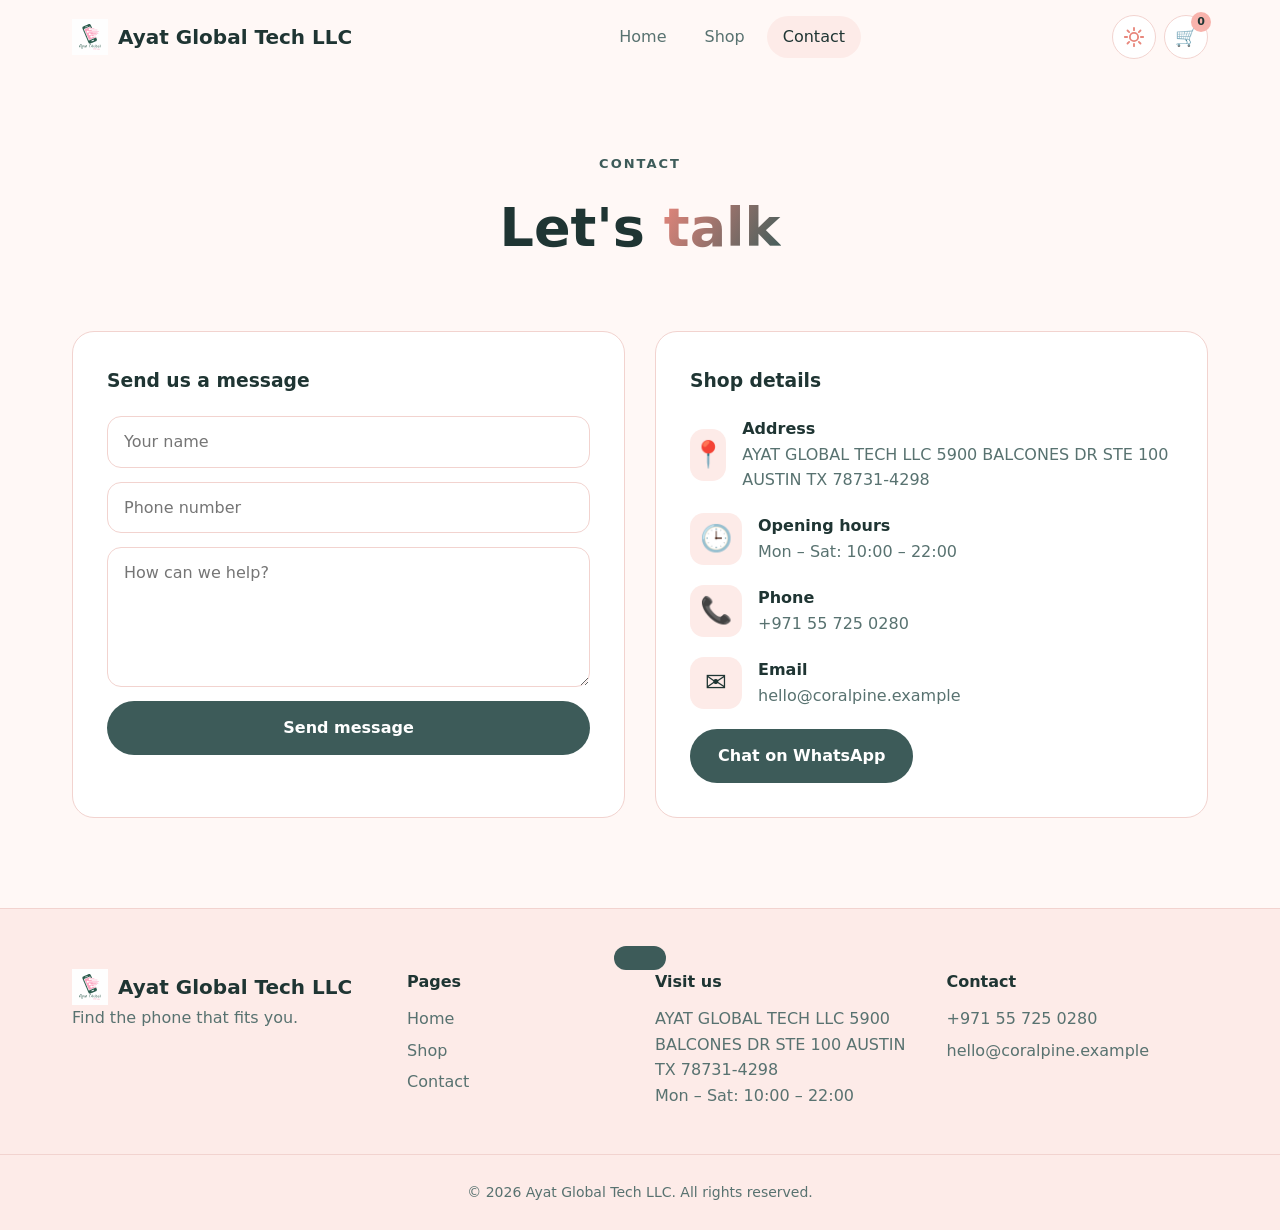
==== coralpine-mobile/contact.html @ 8eaff595 "Initial commit" ====
<!DOCTYPE html><html lang="en"><head><meta charset="UTF-8"><meta name="viewport" content="width=device-width,initial-scale=1"><link rel="icon" href="images/favicon.svg"><script src="js/theme-init.js"></script><link rel="stylesheet" href="css/style.css"><title>Contact – {shop}</title></head>
<body data-page="contact"><header id="site-header"></header>
<main><div class="page-top wrap"><span class="eyebrow">Contact</span><h1>Let's <span class="grad-text">talk</span></h1></div>
<section style="padding-top:30px"><div class="wrap contact-grid">
 <div class="panel reveal"><h3 style="margin-bottom:20px">Send us a message</h3>
  <form class="form" id="form"><input name="name" placeholder="Your name" required><input name="phone" placeholder="Phone number"><textarea name="message" placeholder="How can we help?" required></textarea><button class="btn" type="submit">Send message</button></form></div>
 <div class="panel reveal" style="--d:120ms"><h3 style="margin-bottom:20px">Shop details</h3><div id="info"></div></div>
</div></section></main>
<footer id="site-footer"></footer>
<script src="js/config.js"></script><script src="js/products.js"></script><script src="js/main.js"></script><script src="js/contact.js"></script></body></html>
---- coralpine-mobile/css/style.css ----
/* ===== 1. THEMES – change colours here =====
   Light mode = :root / [data-theme="light"],  Dark mode = [data-theme="dark"] */
:root,[data-theme="light"]{
  --bg:#fff8f6; --bg2:#fdebe8; --card:#ffffff; --line:#f2d3cf;
  --text:#1f3533; --muted:#587270;
  --a:#F8B3AC; --b:#3D5B59;                 /* your logo colours */
  --btn:#3D5B59; --btn-text:#ffffff; --btn-hover:#F8B3AC; --btn-hover-text:#1f3533;
  --grad-text:linear-gradient(120deg,#e8877c,#3D5B59);
  --shadow:0 18px 40px rgba(61,91,89,.14);
  --r:22px;
}
[data-theme="dark"]{
  --bg:#0f1c1b; --bg2:#152726; --card:#1a2f2d; --line:#3D5B59;
  --text:#fdf1ef; --muted:#a9bfbc;
  --a:#F8B3AC; --b:#8fc4be;
  --btn:#F8B3AC; --btn-text:#0f1c1b; --btn-hover:#8fc4be; --btn-hover-text:#0f1c1b;
  --grad-text:linear-gradient(120deg,#F8B3AC,#8fc4be);
  --shadow:0 18px 40px rgba(0,0,0,.35);
}
*{box-sizing:border-box;margin:0;padding:0}
html{scroll-behavior:smooth}
body{font-family:"Segoe UI",system-ui,Arial,sans-serif;background:var(--bg);color:var(--text);line-height:1.6;overflow-x:hidden}
.theme-anim,.theme-anim *{transition:background-color .5s,color .5s,border-color .5s,box-shadow .5s!important}
img{max-width:100%;display:block}a{color:inherit;text-decoration:none}button{font:inherit;cursor:pointer}
.wrap{max-width:1180px;margin:0 auto;padding:0 22px}
.grad-text{background:var(--grad-text);-webkit-background-clip:text;background-clip:text;color:transparent}
section{padding:90px 0;position:relative}
.s-head{text-align:center;max-width:620px;margin:0 auto 48px}
.s-head h2{font-size:clamp(28px,4vw,42px);line-height:1.2;margin-bottom:10px}
.s-head p,.muted{color:var(--muted)}
.eyebrow{display:inline-block;font-size:13px;letter-spacing:2px;text-transform:uppercase;font-weight:700;color:var(--b);margin-bottom:10px}
.alt{background:var(--bg2)}

/* ===== 2. Buttons ===== */
.btn{display:inline-block;background:var(--btn);color:var(--btn-text);font-weight:700;border:0;padding:14px 28px;border-radius:50px;transition:transform .25s,background .25s,color .25s,box-shadow .25s}
.btn:hover{background:var(--btn-hover);color:var(--btn-hover-text);transform:translateY(-3px);box-shadow:var(--shadow)}
.btn-ghost{background:transparent;color:var(--text);border:1.5px solid var(--line)}
.btn-ghost:hover{border-color:var(--b)}
.btn-sm{padding:8px 18px;font-size:14px}

/* ===== 3. Header + dark/light button ===== */
#site-header{position:fixed;top:0;left:0;right:0;z-index:50;transition:.3s}
#site-header.scrolled{background:color-mix(in srgb,var(--bg) 88%,transparent);backdrop-filter:blur(14px);border-bottom:1px solid var(--line)}
.nav{display:flex;align-items:center;justify-content:space-between;height:74px}
.brand{display:flex;align-items:center;gap:10px;font-weight:800;font-size:20px}
.brand img{width:36px;height:36px}
#menu{display:flex;gap:6px}
#menu a{padding:8px 16px;border-radius:30px;color:var(--muted);transition:.2s}
#menu a:hover,#menu a.active{color:var(--text);background:var(--bg2)}
.nav-actions{display:flex;gap:8px}
.icon-btn{position:relative;background:var(--card);color:var(--text);border:1px solid var(--line);width:44px;height:44px;border-radius:50%;font-size:18px;transition:.25s}
.icon-btn:hover{border-color:var(--b);transform:rotate(-8deg)}
#cart-count{position:absolute;top:-4px;right:-4px;background:var(--a);color:#1f3533;font-size:11px;font-weight:700;min-width:20px;height:20px;border-radius:10px;display:grid;place-items:center}
.burger{display:none}
.theme-toggle svg{position:absolute;inset:0;margin:auto;width:22px;height:22px;transition:transform .6s cubic-bezier(.3,1.4,.5,1),opacity .4s}
[data-theme="light"] .moon,:root:not([data-theme]) .moon{opacity:0;transform:rotate(-120deg) scale(.2)}
[data-theme="dark"] .sun{opacity:0;transform:rotate(120deg) scale(.2)}
.sun{color:#e8877c}.moon{color:var(--a)}

/* ===== 4. Hero (arch shape) ===== */
.hero{min-height:100vh;display:flex;align-items:center;padding:120px 0 70px;overflow:hidden}
.blob{position:absolute;border-radius:50%;filter:blur(90px);opacity:.4;animation:drift 12s ease-in-out infinite alternate}
.blob.one{width:380px;height:380px;background:var(--a);top:-80px;right:-100px}
.blob.two{width:340px;height:340px;background:var(--b);bottom:-100px;left:-100px;animation-delay:-5s;opacity:.25}
@keyframes drift{to{transform:translate(50px,40px) scale(1.15)}}
.hero-grid{display:grid;grid-template-columns:1.1fr .9fr;gap:40px;align-items:center;position:relative}
.hero h1{font-size:clamp(38px,6vw,66px);line-height:1.08;margin:10px 0 18px}
.hero h1 mark{background:none;color:inherit;background-image:linear-gradient(var(--a),var(--a));background-repeat:no-repeat;background-size:0 38%;background-position:0 90%;animation:underline 1s .6s forwards}
@keyframes underline{to{background-size:100% 38%}}
.lead{color:var(--muted);font-size:18px;max-width:480px;margin-bottom:30px}
.hero-btns{display:flex;gap:14px;flex-wrap:wrap}
.hero-stats{display:flex;gap:34px;margin-top:44px}
.hero-stats b{font-size:30px;display:block}.hero-stats span{color:var(--muted);font-size:14px}
.arch-stage{position:relative;display:grid;place-items:center}
.arch{width:min(360px,84%);aspect-ratio:3/4;border-radius:999px 999px 30px 30px;background:linear-gradient(180deg,var(--a),var(--b));position:relative;display:grid;place-items:center;box-shadow:var(--shadow);overflow:hidden}
.ring{position:absolute;border:1.5px dashed rgba(255,255,255,.55);border-radius:50%;animation:spin 28s linear infinite}
.ring.r1{width:78%;aspect-ratio:1}.ring.r2{width:105%;aspect-ratio:1;animation-direction:reverse;animation-duration:40s}
@keyframes spin{to{transform:rotate(360deg)}}
.phone{width:150px;height:300px;border-radius:28px;background:#1f3533;padding:6px;box-shadow:0 30px 60px rgba(0,0,0,.35);animation:float 5s ease-in-out infinite;position:relative;z-index:2}
.phone-screen{height:100%;border-radius:23px;background:linear-gradient(170deg,var(--a),#3D5B59);padding:18px 10px;color:#fff;text-align:center;position:relative;overflow:hidden}
.phone-screen::before{content:"";position:absolute;top:7px;left:50%;transform:translateX(-50%);width:44px;height:11px;border-radius:8px;background:#000}
.ps-time{margin-top:28px;font-size:34px;font-weight:300}.ps-sub{font-size:11px;opacity:.85;margin-bottom:16px}
.ps-tile{background:rgba(255,255,255,.2);border-radius:12px;padding:8px;margin-bottom:8px;font-size:11px;animation:pop 4s infinite}
.ps-tile:nth-child(4){animation-delay:1.3s}.ps-tile:nth-child(5){animation-delay:2.6s}
@keyframes float{50%{transform:translateY(-18px) rotate(2deg)}}
@keyframes pop{50%{background:rgba(255,255,255,.38)}}
.badge-spin{position:absolute;top:2%;left:2%;width:112px;height:112px;z-index:3}
.badge-spin svg{width:100%;height:100%;animation:spin 14s linear infinite}
.badge-spin text{font-size:11.5px;font-weight:800;letter-spacing:2.2px;fill:var(--text)}
.badge-spin::after{content:"★";position:absolute;inset:0;display:grid;place-items:center;font-size:26px;color:var(--b)}
.chipfloat{position:absolute;background:var(--card);border:1px solid var(--line);border-radius:16px;padding:10px 16px;font-size:14px;box-shadow:var(--shadow);animation:float2 6s ease-in-out infinite;z-index:3}
.chipfloat.c1{top:16%;right:-2%}.chipfloat.c2{bottom:12%;left:-4%;animation-delay:-3s}
@keyframes float2{50%{transform:translateY(-14px)}}

/* ===== 5. Ticker ===== */
.marquee{padding:20px 0;overflow:hidden;background:var(--btn);color:var(--btn-text)}
.marquee-track{display:flex;gap:46px;width:max-content;animation:scroll 26s linear infinite;font-weight:800;letter-spacing:1px}
.marquee-track span{white-space:nowrap}
@keyframes scroll{to{transform:translateX(-50%)}}

/* ===== 6. Categories ===== */
.cat-grid{display:grid;grid-template-columns:repeat(4,1fr);gap:20px}
.cat-tile{background:var(--card);border:1px solid var(--line);border-radius:var(--r);padding:30px 22px;text-align:center;transition:.3s}
.cat-tile:hover{transform:translateY(-8px);border-color:var(--b);box-shadow:var(--shadow)}
.cat-tile i{font-style:normal;font-size:42px;display:block;margin-bottom:10px;transition:transform .3s}
.cat-tile:hover i{transform:scale(1.2) rotate(-8deg)}

/* ===== 7. Product cards ===== */
.grid{display:grid;grid-template-columns:repeat(4,1fr);gap:22px}
.card{position:relative;background:var(--card);border:1px solid var(--line);border-radius:var(--r);padding:20px;transition:.3s}
.card:hover{transform:translateY(-8px);border-color:var(--b);box-shadow:var(--shadow)}
.card-art{background:var(--bg2);border-radius:16px;padding:14px;margin-bottom:14px}
.card-art svg{width:100%;height:170px;transition:transform .4s}
.card:hover .card-art svg{transform:scale(1.1) rotate(4deg)}
.card-brand{color:var(--b);font-size:12px;letter-spacing:1.5px;text-transform:uppercase;font-weight:700}
.card h3{font-size:18px}.card-specs{color:var(--muted);font-size:13px;min-height:40px}
.card-foot{display:flex;justify-content:space-between;align-items:center;margin-top:10px}
.price{font-size:22px;font-weight:800}.price s{color:var(--muted);font-size:14px;font-weight:400;margin-left:8px}
.badge{position:absolute;top:14px;left:14px;z-index:2;background:var(--a);color:#1f3533;font-size:12px;font-weight:700;padding:3px 12px;border-radius:20px}

/* ===== 8. Phone finder ===== */
.finder{background:var(--card);border:1px solid var(--line);border-radius:30px;padding:40px;box-shadow:var(--shadow)}
.finder-ctrl{display:flex;gap:24px;flex-wrap:wrap;align-items:end;margin-bottom:30px}
.finder-ctrl label{display:block;font-size:14px;color:var(--muted);margin-bottom:6px}
.finder-ctrl select{background:var(--bg2);color:var(--text);border:1px solid var(--line);border-radius:14px;padding:12px 16px;font:inherit}
.slider-box{flex:1;min-width:240px}
.slider-box output{font-size:28px;font-weight:800;color:var(--b)}
input[type=range]{width:100%;accent-color:var(--b);height:6px}
#finder-out{display:grid;grid-template-columns:repeat(3,1fr);gap:20px}

/* ===== 9. Bento "why us" ===== */
.bento{display:grid;grid-template-columns:repeat(4,1fr);grid-auto-rows:minmax(170px,auto);gap:18px}
.bx{background:var(--card);border:1px solid var(--line);border-radius:var(--r);padding:28px;transition:.3s}
.bx:hover{transform:translateY(-6px);box-shadow:var(--shadow)}
.bx span{font-size:34px;display:block;margin-bottom:8px}
.bx.big{grid-column:span 2;grid-row:span 2;background:linear-gradient(160deg,var(--a),var(--b));color:#10201f;border:0}
.bx.big p{color:#10201f;opacity:.85}.bx.wide{grid-column:span 2}
.bx.big h3{font-size:30px;margin-bottom:8px}

/* ===== 10. Steps, stats, FAQ, reviews, CTA ===== */
.steps{display:grid;grid-template-columns:repeat(3,1fr);gap:24px;counter-reset:s}
.step{background:var(--card);border:1px solid var(--line);border-radius:var(--r);padding:32px;position:relative}
.step::before{counter-increment:s;content:counter(s);display:grid;place-items:center;width:46px;height:46px;border-radius:50%;background:var(--btn);color:var(--btn-text);font-weight:800;margin-bottom:14px}
.stats-grid{display:grid;grid-template-columns:repeat(4,1fr);text-align:center;gap:20px}
.stats-grid b{font-size:46px;display:block}
.faq{max-width:760px;margin:0 auto}
.faq details{background:var(--card);border:1px solid var(--line);border-radius:16px;padding:18px 24px;margin-bottom:12px;transition:.3s}
.faq details[open]{border-color:var(--b)}
.faq summary{cursor:pointer;font-weight:700;list-style:none;display:flex;justify-content:space-between}
.faq summary::after{content:"+";font-size:22px;color:var(--b);transition:transform .3s}
.faq details[open] summary::after{transform:rotate(45deg)}
.faq p{color:var(--muted);margin-top:10px}
.rev-grid{display:grid;grid-template-columns:repeat(3,1fr);gap:22px}
.rev{background:var(--card);border:1px solid var(--line);border-radius:var(--r);padding:28px}
.rev .stars{color:#e8a13c;margin-bottom:8px}.rev small{color:var(--muted)}
.cta{background:var(--b);color:#fff;border-radius:34px;padding:64px 30px;text-align:center;position:relative;overflow:hidden}
[data-theme="dark"] .cta{background:var(--card);border:1px solid var(--line)}
.cta::before{content:"";position:absolute;width:300px;height:300px;border-radius:50%;background:var(--a);opacity:.35;top:-120px;right:-80px;animation:drift 9s ease-in-out infinite alternate}
.cta h2,.cta p,.cta a{position:relative}
.cta h2{font-size:clamp(26px,4vw,40px);margin-bottom:10px}
.cta .btn{background:var(--a);color:#1f3533;margin-top:20px}

/* ===== 11. Shop & contact pages ===== */
.page-top{padding:150px 0 30px;text-align:center}
.page-top h1{font-size:clamp(34px,5vw,54px)}
.tools{display:flex;gap:14px;flex-wrap:wrap;justify-content:space-between;align-items:center;margin-bottom:30px}
.chips{display:flex;gap:8px;flex-wrap:wrap}
.chip{background:var(--card);color:var(--muted);border:1px solid var(--line);padding:9px 20px;border-radius:30px;transition:.2s}
.chip.active,.chip:hover{background:var(--btn);color:var(--btn-text);border-color:transparent;font-weight:700}
.tools input,.tools select,.form input,.form textarea{background:var(--card);color:var(--text);border:1px solid var(--line);border-radius:14px;padding:12px 16px;font:inherit;outline:0}
.tools input:focus,.form input:focus,.form textarea:focus{border-color:var(--b)}
.empty{text-align:center;color:var(--muted);padding:30px;grid-column:1/-1}
.contact-grid{display:grid;grid-template-columns:1fr 1fr;gap:30px}
.panel{background:var(--card);border:1px solid var(--line);border-radius:var(--r);padding:34px}
.form{display:grid;gap:14px}.form textarea{min-height:140px;resize:vertical}
.info-card{display:flex;gap:16px;align-items:center;margin-bottom:20px}
.info-card span{font-size:26px;background:var(--bg2);width:52px;height:52px;border-radius:14px;display:grid;place-items:center}
.info-card p{color:var(--muted)}

/* ===== 12. Cart drawer & toast ===== */
.overlay{position:fixed;inset:0;background:rgba(0,0,0,.55);opacity:0;pointer-events:none;transition:.3s;z-index:90}
.overlay.open{opacity:1;pointer-events:auto}
.drawer{position:fixed;top:0;right:0;height:100%;width:min(400px,100%);background:var(--bg);border-left:1px solid var(--line);z-index:100;transform:translateX(100%);transition:transform .4s cubic-bezier(.2,.8,.2,1);display:flex;flex-direction:column}
.drawer.open{transform:none}
.d-head{display:flex;justify-content:space-between;align-items:center;padding:20px;border-bottom:1px solid var(--line)}
.d-body{flex:1;overflow:auto;padding:20px}
.c-row{display:flex;gap:14px;margin-bottom:18px}
.c-art{width:70px;height:70px;background:var(--bg2);border-radius:14px;padding:6px;flex:none}
.c-row small{display:block;color:var(--muted)}
.qty{display:flex;align-items:center;gap:10px;margin-top:4px}
.qty button{width:28px;height:28px;border-radius:50%;border:1px solid var(--line);background:var(--card);color:var(--text)}
.d-foot{padding:20px;border-top:1px solid var(--line)}
.d-total{display:flex;justify-content:space-between;font-size:20px;margin-bottom:14px}
.d-foot .btn{display:block;text-align:center}
#toast{position:fixed;bottom:30px;left:50%;transform:translate(-50%,100px);background:var(--btn);color:var(--btn-text);font-weight:700;padding:12px 26px;border-radius:30px;transition:.4s;z-index:120}
#toast.show{transform:translate(-50%,0)}

/* ===== 13. Footer ===== */
footer{background:var(--bg2);border-top:1px solid var(--line);padding-top:60px}
.foot-grid{display:grid;grid-template-columns:1.4fr 1fr 1.2fr 1.2fr;gap:30px}
footer h4{margin-bottom:12px}footer a:not(.brand),footer p{display:block;color:var(--muted);margin-bottom:6px}
footer a:not(.brand):hover{color:var(--b)}
.copy{text-align:center;color:var(--muted);font-size:14px;padding:26px;margin-top:40px;border-top:1px solid var(--line)}

/* ===== 14. Scroll-reveal animation ===== */
.reveal{opacity:0;transform:translateY(40px);transition:opacity .7s var(--d,0ms),transform .7s var(--d,0ms)}
.reveal.in{opacity:1;transform:none}
@media (prefers-reduced-motion:reduce){*{animation:none!important;transition:none!important}.reveal{opacity:1;transform:none}.hero h1 mark{background-size:100% 38%}}

/* ===== 15. Responsive ===== */
@media(max-width:980px){.grid,.cat-grid,.bento{grid-template-columns:repeat(2,1fr)}.bx.big,.bx.wide{grid-column:span 2}.steps,.rev-grid,#finder-out{grid-template-columns:1fr}.stats-grid{grid-template-columns:repeat(2,1fr)}.foot-grid{grid-template-columns:1fr 1fr}}
@media(max-width:760px){
  .burger{display:block}
  #menu{position:absolute;top:74px;left:0;right:0;flex-direction:column;background:var(--bg2);padding:14px 22px;display:none;border-bottom:1px solid var(--line)}
  #menu.open{display:flex}
  .hero-grid,.contact-grid{grid-template-columns:1fr}
  .arch-stage{order:-1}.arch{width:min(280px,80%)}
  section{padding:64px 0}.finder{padding:24px}
}
@media(max-width:480px){.grid,.bento{grid-template-columns:1fr}.bx.big,.bx.wide{grid-column:auto}.foot-grid{grid-template-columns:1fr}.hero-stats{gap:20px}}
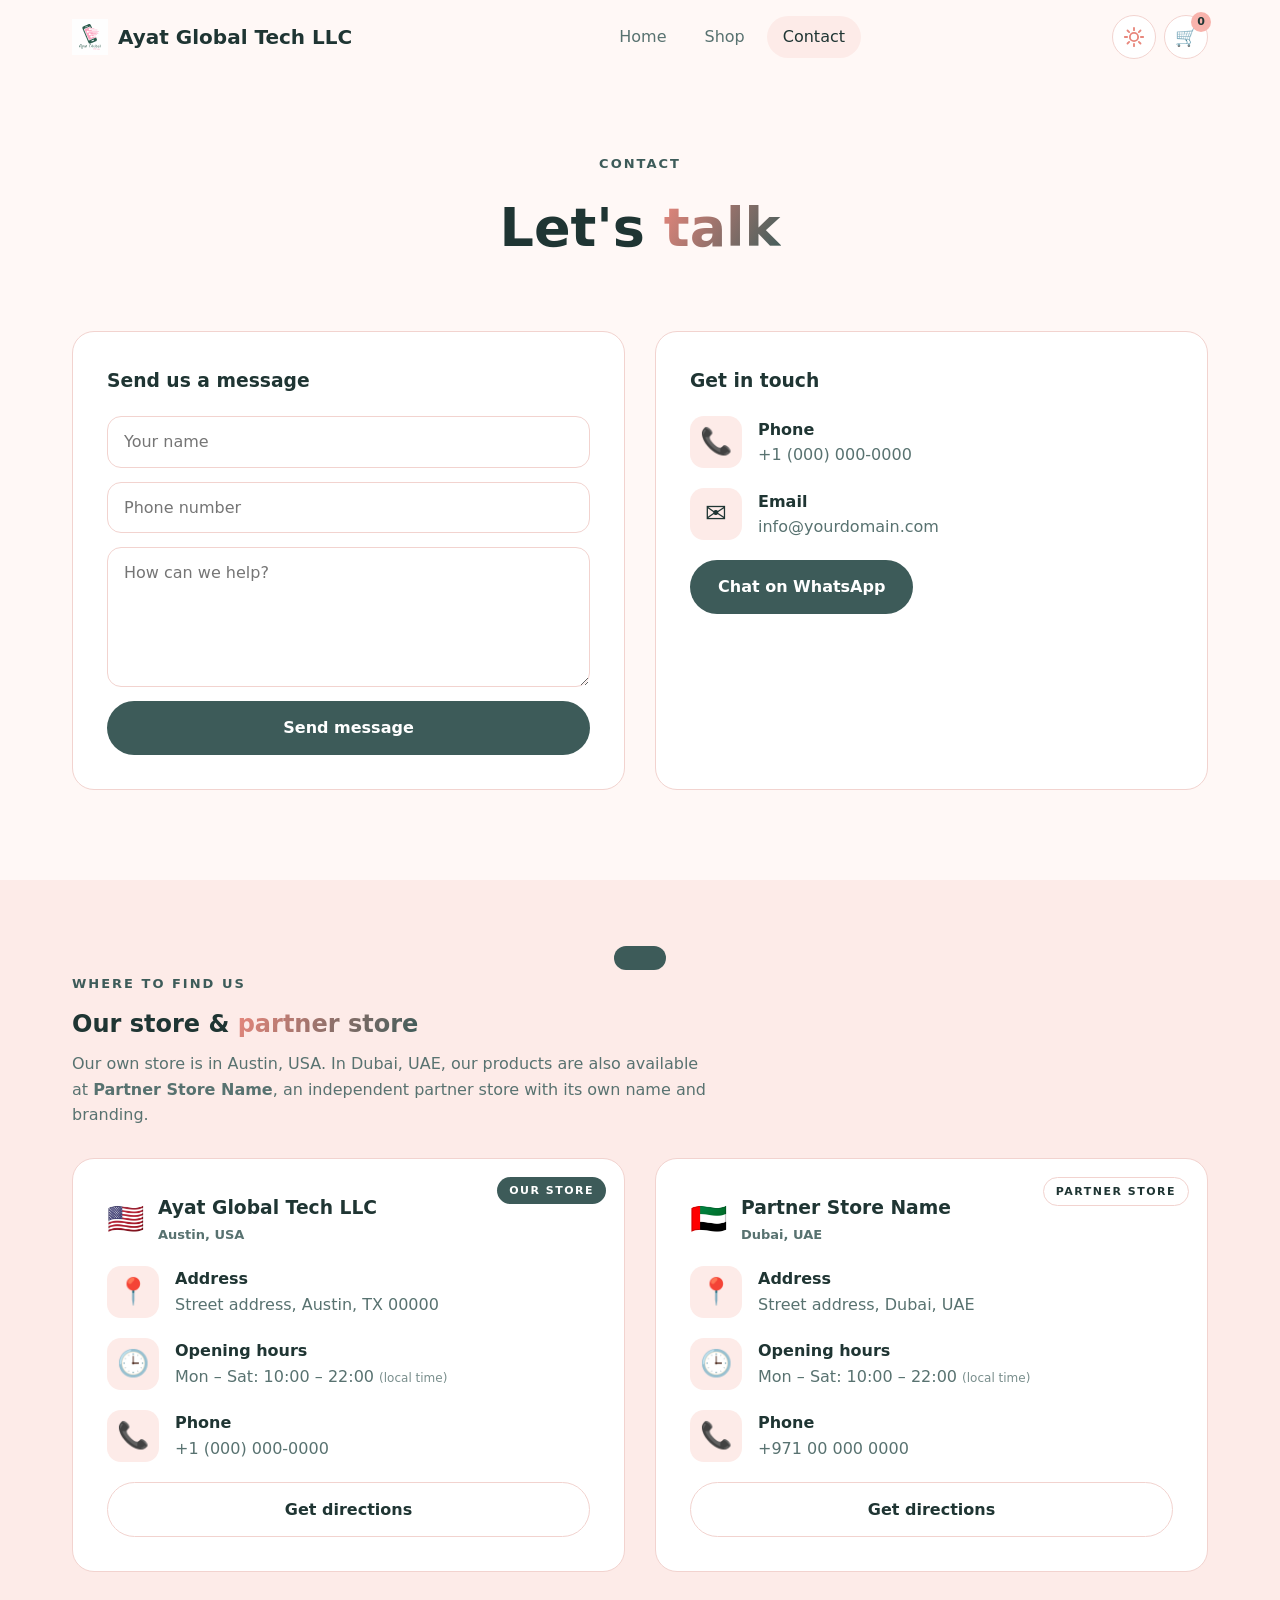
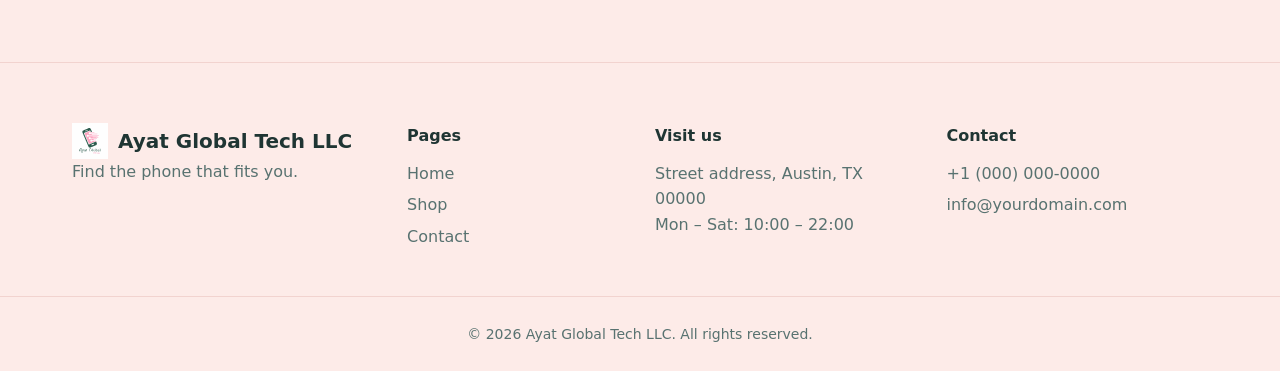
==== commit a0b9a470: "Enhance contact page with store details and partner information; update styles for better layout" ====
--- a/coralpine-mobile/contact.html
+++ b/coralpine-mobile/contact.html
@@ -4,7 +4,11 @@
 <section style="padding-top:30px"><div class="wrap contact-grid">
  <div class="panel reveal"><h3 style="margin-bottom:20px">Send us a message</h3>
   <form class="form" id="form"><input name="name" placeholder="Your name" required><input name="phone" placeholder="Phone number"><textarea name="message" placeholder="How can we help?" required></textarea><button class="btn" type="submit">Send message</button></form></div>
- <div class="panel reveal" style="--d:120ms"><h3 style="margin-bottom:20px">Shop details</h3><div id="info"></div></div>
+ <div class="panel reveal" style="--d:120ms"><h3 style="margin-bottom:20px">Get in touch</h3><div id="info"></div></div>
+</div></section>
+<section id="stores" class="alt"><div class="wrap">
+ <div class="reveal" style="margin-bottom:30px"><span class="eyebrow">Where to find us</span><h2>Our store &amp; <span class="grad-text">partner store</span></h2><p class="stores-sub" id="stores-note"></p></div>
+ <div class="stores-grid" id="store-list"></div>
 </div></section></main>
 <footer id="site-footer"></footer>
 <script src="js/config.js"></script><script src="js/products.js"></script><script src="js/main.js"></script><script src="js/contact.js"></script></body></html>
--- a/coralpine-mobile/css/style.css
+++ b/coralpine-mobile/css/style.css
@@ -110,11 +110,16 @@
 .card{position:relative;background:var(--card);border:1px solid var(--line);border-radius:var(--r);padding:20px;transition:.3s}
 .card:hover{transform:translateY(-8px);border-color:var(--b);box-shadow:var(--shadow)}
 .card-art{background:var(--bg2);border-radius:16px;padding:14px;margin-bottom:14px}
-.card-art svg{width:100%;height:170px;transition:transform .4s}
+.card-art svg,.card-art img{display:block;width:100%;height:170px;object-fit:contain;transition:transform .4s}
 .card:hover .card-art svg{transform:scale(1.1) rotate(4deg)}
+.card:hover .card-art img{transform:scale(1.06)}
+/* .jpg photos have a white background: blend it into the tile (light) or use a white tile (dark) */
+[data-theme="light"] img[src$=".jpg"]{mix-blend-mode:multiply}
+[data-theme="dark"] .card-art:has(img[src$=".jpg"]),[data-theme="dark"] .c-art:has(img[src$=".jpg"]){background:#fff}
 .card-brand{color:var(--b);font-size:12px;letter-spacing:1.5px;text-transform:uppercase;font-weight:700}
 .card h3{font-size:18px}.card-specs{color:var(--muted);font-size:13px;min-height:40px}
 .card-foot{display:flex;justify-content:space-between;align-items:center;margin-top:10px}
+.card-view{display:block;text-align:center;margin-top:12px}
 .price{font-size:22px;font-weight:800}.price s{color:var(--muted);font-size:14px;font-weight:400;margin-left:8px}
 .badge{position:absolute;top:14px;left:14px;z-index:2;background:var(--a);color:#1f3533;font-size:12px;font-weight:700;padding:3px 12px;border-radius:20px}
 
@@ -176,6 +181,20 @@
 .info-card{display:flex;gap:16px;align-items:center;margin-bottom:20px}
 .info-card span{font-size:26px;background:var(--bg2);width:52px;height:52px;border-radius:14px;display:grid;place-items:center}
 .info-card p{color:var(--muted)}
+.info-card p a{color:inherit}.info-card small{font-size:12px;opacity:.8}
+.stores-sub{color:var(--muted);margin-top:8px}
+.stores-grid{display:grid;grid-template-columns:1fr 1fr;gap:30px}
+.stores-sub{max-width:640px}
+.store-card{position:relative}
+.store-tag{position:absolute;top:18px;right:18px;font-size:11px;letter-spacing:1.5px;text-transform:uppercase;font-weight:700;padding:5px 12px;border-radius:30px;background:var(--btn);color:var(--btn-text)}
+.store-card.is-partner .store-tag{background:transparent;color:var(--text);border:1.5px solid var(--line)}
+.store-card h3{display:flex;align-items:center;gap:14px;margin-bottom:20px;padding-right:110px}
+.store-card h3 small{display:block;font-size:13px;font-weight:600;color:var(--muted);margin-top:2px}
+.store-flag{font-size:30px;line-height:1}
+.store-logo{width:52px;height:52px;object-fit:contain;border-radius:12px;background:#fff;padding:4px}
+.store-btns{display:flex;gap:12px;flex-wrap:wrap}.store-btns .btn{flex:1;text-align:center}
+#stores{scroll-margin-top:90px}
+@media(max-width:760px){.stores-grid{grid-template-columns:1fr}}
 
 /* ===== 12. Cart drawer & toast ===== */
 .overlay{position:fixed;inset:0;background:rgba(0,0,0,.55);opacity:0;pointer-events:none;transition:.3s;z-index:90}
@@ -186,12 +205,35 @@
 .d-body{flex:1;overflow:auto;padding:20px}
 .c-row{display:flex;gap:14px;margin-bottom:18px}
 .c-art{width:70px;height:70px;background:var(--bg2);border-radius:14px;padding:6px;flex:none}
+.c-art img{display:block;width:100%;height:100%;object-fit:contain}
 .c-row small{display:block;color:var(--muted)}
 .qty{display:flex;align-items:center;gap:10px;margin-top:4px}
 .qty button{width:28px;height:28px;border-radius:50%;border:1px solid var(--line);background:var(--card);color:var(--text)}
 .d-foot{padding:20px;border-top:1px solid var(--line)}
 .d-total{display:flex;justify-content:space-between;font-size:20px;margin-bottom:14px}
-.d-foot .btn{display:block;text-align:center}
+/* Product page */
+.card-art{display:block}.card h3 a:hover{color:var(--b)}
+.pd-top{padding-top:110px}.pd-back{color:var(--muted);font-size:14px}.pd-back:hover{color:var(--b)}
+.pd{display:grid;grid-template-columns:1fr 1fr;gap:50px;align-items:start}
+.pd-art{position:relative;background:var(--bg2);border-radius:30px;padding:40px;position:sticky;top:100px}
+.pd-art img,.pd-art svg{width:100%;height:440px;object-fit:contain}
+[data-theme="dark"] .pd-art:has(img[src$=".jpg"]){background:#fff}
+.pd-info h1{font-size:clamp(30px,4vw,44px);line-height:1.15;margin:6px 0}
+.pd-cond{display:inline-block;background:var(--bg2);border:1px solid var(--line);border-radius:20px;padding:3px 14px;font-size:13px;font-weight:600}
+.pd-price{font-size:34px;margin:16px 0 6px}
+.pd-colors{font-size:14px}
+.pd-desc{margin:18px 0 24px}
+.pd-actions{display:flex;gap:12px;flex-wrap:wrap}
+.pd-h{margin:36px 0 12px}
+.pd-table{width:100%;border-collapse:collapse;background:var(--card);border:1px solid var(--line);border-radius:16px;overflow:hidden}
+.pd-table th,.pd-table td{text-align:left;padding:12px 18px;border-bottom:1px solid var(--line);vertical-align:top}
+.pd-table tr:last-child th,.pd-table tr:last-child td{border-bottom:0}
+.pd-table th{width:36%;color:var(--muted);font-weight:600}
+@media(max-width:860px){.pd{grid-template-columns:1fr;gap:28px}.pd-art{position:relative;top:0;padding:24px}.pd-art img,.pd-art svg{height:300px}}
+.d-foot .btn{display:block;text-align:center;width:100%}
+.d-loc{margin-bottom:14px}.d-loc span{display:block;font-size:14px;color:var(--muted);margin-bottom:8px}
+.d-loc div{display:flex;gap:8px}.d-loc .chip{flex:1}
+.btn-off,.btn-off:hover{opacity:.5;transform:none;box-shadow:none;cursor:not-allowed}
 #toast{position:fixed;bottom:30px;left:50%;transform:translate(-50%,100px);background:var(--btn);color:var(--btn-text);font-weight:700;padding:12px 26px;border-radius:30px;transition:.4s;z-index:120}
 #toast.show{transform:translate(-50%,0)}
 
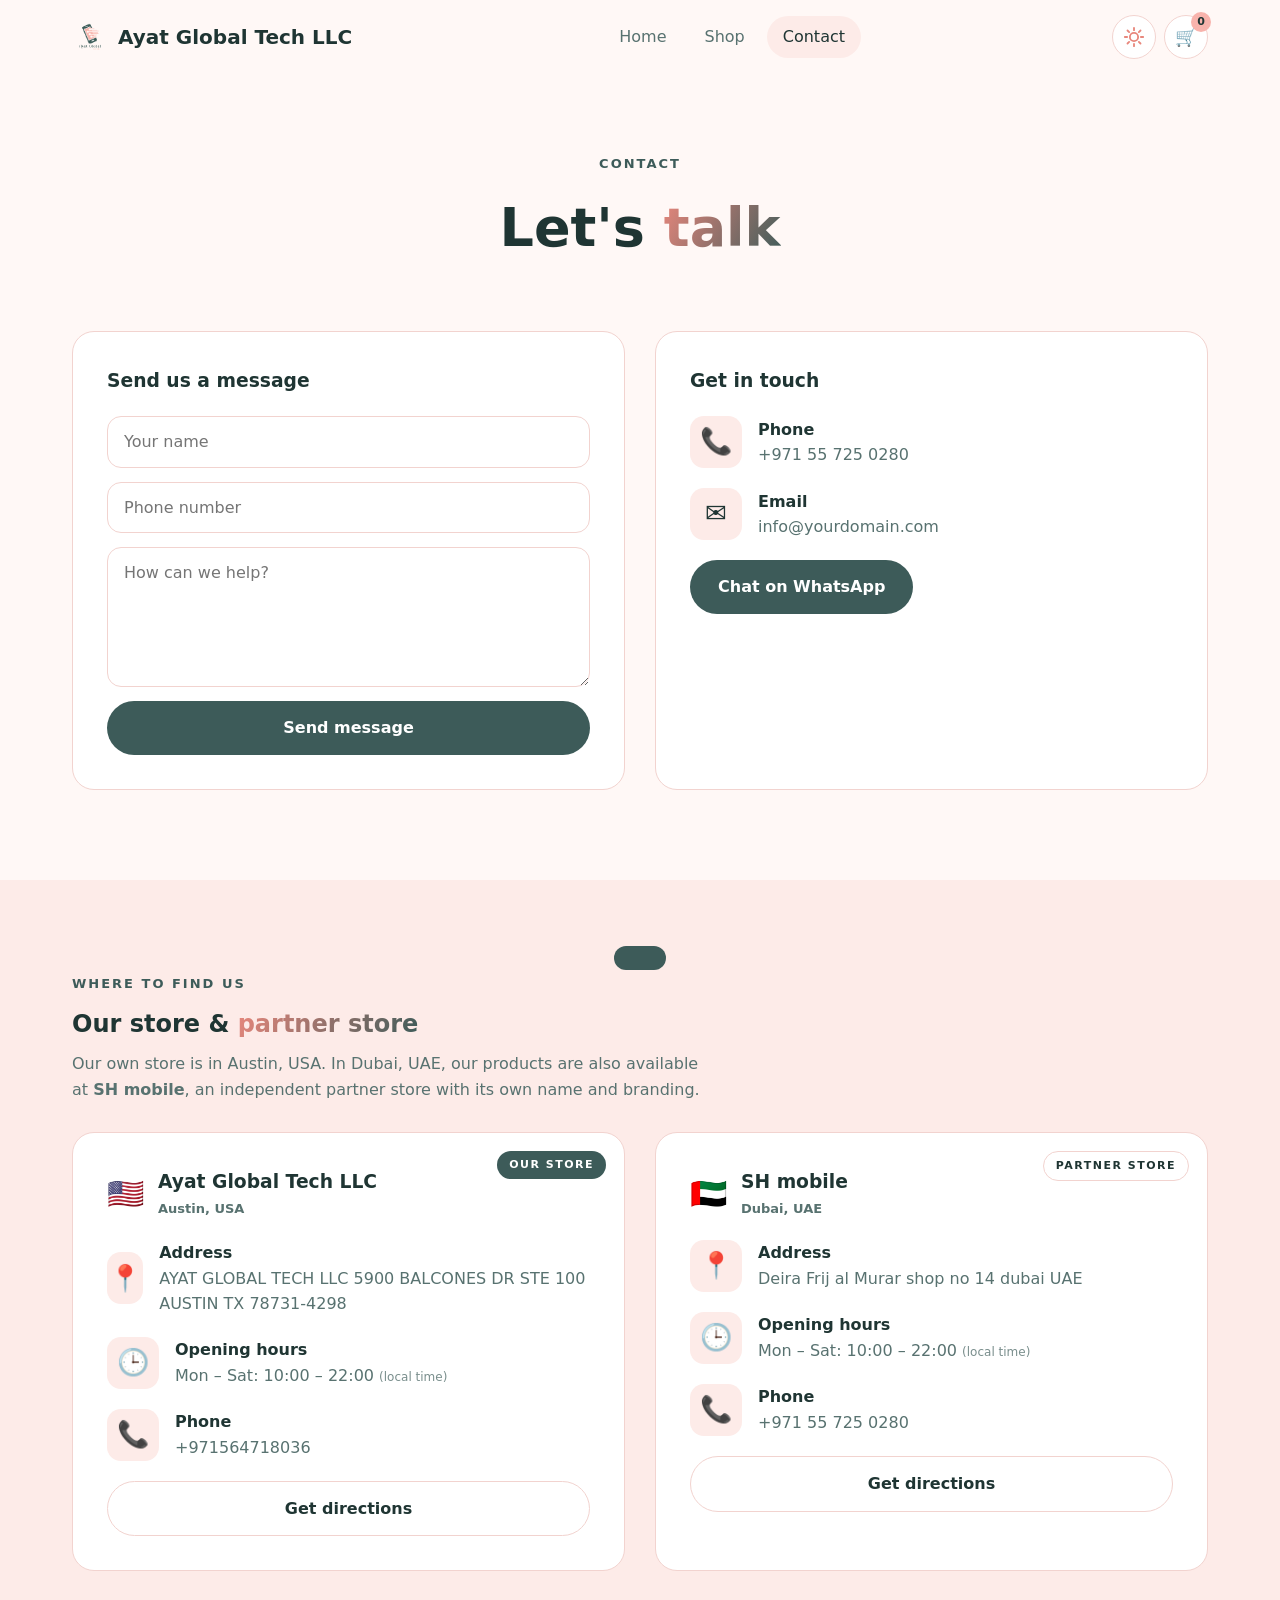
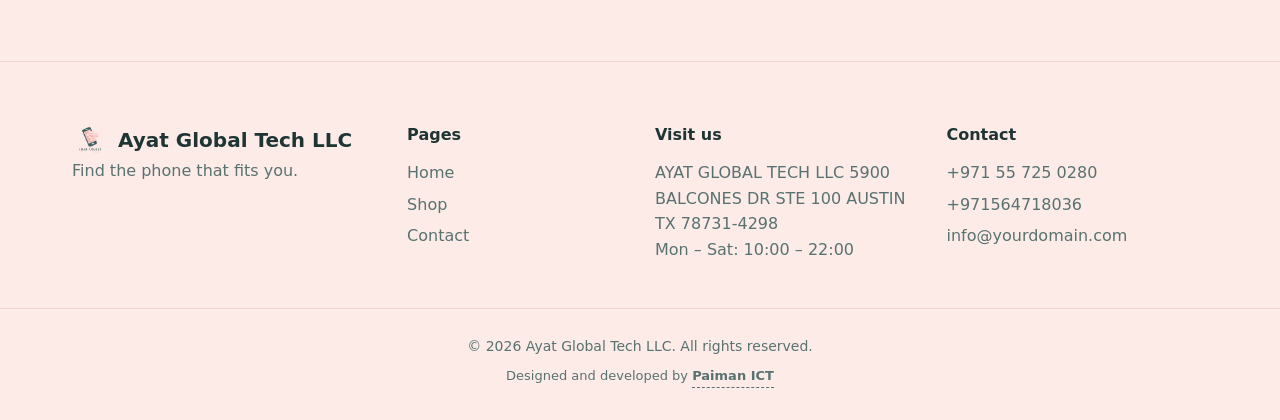
==== commit c5f2f0fb: "Update logo and mobile site scripts" ====
--- a/coralpine-mobile/contact.html
+++ b/coralpine-mobile/contact.html
@@ -1,14 +1,59 @@
-<!DOCTYPE html><html lang="en"><head><meta charset="UTF-8"><meta name="viewport" content="width=device-width,initial-scale=1"><link rel="icon" href="images/favicon.svg"><script src="js/theme-init.js"></script><link rel="stylesheet" href="css/style.css"><title>Contact – {shop}</title></head>
-<body data-page="contact"><header id="site-header"></header>
-<main><div class="page-top wrap"><span class="eyebrow">Contact</span><h1>Let's <span class="grad-text">talk</span></h1></div>
-<section style="padding-top:30px"><div class="wrap contact-grid">
- <div class="panel reveal"><h3 style="margin-bottom:20px">Send us a message</h3>
-  <form class="form" id="form"><input name="name" placeholder="Your name" required><input name="phone" placeholder="Phone number"><textarea name="message" placeholder="How can we help?" required></textarea><button class="btn" type="submit">Send message</button></form></div>
- <div class="panel reveal" style="--d:120ms"><h3 style="margin-bottom:20px">Get in touch</h3><div id="info"></div></div>
-</div></section>
-<section id="stores" class="alt"><div class="wrap">
- <div class="reveal" style="margin-bottom:30px"><span class="eyebrow">Where to find us</span><h2>Our store &amp; <span class="grad-text">partner store</span></h2><p class="stores-sub" id="stores-note"></p></div>
- <div class="stores-grid" id="store-list"></div>
-</div></section></main>
-<footer id="site-footer"></footer>
-<script src="js/config.js"></script><script src="js/products.js"></script><script src="js/main.js"></script><script src="js/contact.js"></script></body></html>
+<!doctype html>
+<html lang="en">
+  <head>
+    <meta charset="UTF-8" />
+    <meta name="viewport" content="width=device-width,initial-scale=1" />
+    <link rel="icon" href="images/favicon.svg" />
+    <script src="js/theme-init.js"></script>
+    <link rel="stylesheet" href="css/style.css" />
+    <title>Contact – {shop}</title>
+  </head>
+  <body data-page="contact">
+    <header id="site-header"></header>
+    <main>
+      <div class="page-top wrap">
+        <span class="eyebrow">Contact</span>
+        <h1>Let's <span class="grad-text">talk</span></h1>
+      </div>
+      <section style="padding-top: 30px">
+        <div class="wrap contact-grid">
+          <div class="panel reveal">
+            <h3 style="margin-bottom: 20px">Send us a message</h3>
+            <form class="form" id="form">
+              <input name="name" placeholder="Your name" required /><input
+                name="phone"
+                placeholder="Phone number"
+              /><textarea
+                name="message"
+                placeholder="How can we help?"
+                required
+              ></textarea
+              ><button class="btn" type="submit">Send message</button>
+            </form>
+          </div>
+          <div class="panel reveal" style="--d: 120ms">
+            <h3 style="margin-bottom: 20px">Get in touch</h3>
+            <div id="info"></div>
+          </div>
+        </div>
+      </section>
+      <section id="stores" class="alt">
+        <div class="wrap">
+          <div class="reveal" style="margin-bottom: 30px">
+            <span class="eyebrow">Where to find us</span>
+            <h2>
+              Our store &amp; <span class="grad-text">partner store</span>
+            </h2>
+            <p class="stores-sub" id="stores-note"></p>
+          </div>
+          <div class="stores-grid" id="store-list"></div>
+        </div>
+      </section>
+    </main>
+    <footer id="site-footer"></footer>
+    <script src="js/config.js"></script>
+    <script src="js/products.js"></script>
+    <script src="js/main.js"></script>
+    <script src="js/contact.js"></script>
+  </body>
+</html>
--- a/coralpine-mobile/css/style.css
+++ b/coralpine-mobile/css/style.css
@@ -1,262 +1,1534 @@
 /* ===== 1. THEMES – change colours here =====
    Light mode = :root / [data-theme="light"],  Dark mode = [data-theme="dark"] */
-:root,[data-theme="light"]{
-  --bg:#fff8f6; --bg2:#fdebe8; --card:#ffffff; --line:#f2d3cf;
-  --text:#1f3533; --muted:#587270;
-  --a:#F8B3AC; --b:#3D5B59;                 /* your logo colours */
-  --btn:#3D5B59; --btn-text:#ffffff; --btn-hover:#F8B3AC; --btn-hover-text:#1f3533;
-  --grad-text:linear-gradient(120deg,#e8877c,#3D5B59);
-  --shadow:0 18px 40px rgba(61,91,89,.14);
-  --r:22px;
-}
-[data-theme="dark"]{
-  --bg:#0f1c1b; --bg2:#152726; --card:#1a2f2d; --line:#3D5B59;
-  --text:#fdf1ef; --muted:#a9bfbc;
-  --a:#F8B3AC; --b:#8fc4be;
-  --btn:#F8B3AC; --btn-text:#0f1c1b; --btn-hover:#8fc4be; --btn-hover-text:#0f1c1b;
-  --grad-text:linear-gradient(120deg,#F8B3AC,#8fc4be);
-  --shadow:0 18px 40px rgba(0,0,0,.35);
-}
-*{box-sizing:border-box;margin:0;padding:0}
-html{scroll-behavior:smooth}
-body{font-family:"Segoe UI",system-ui,Arial,sans-serif;background:var(--bg);color:var(--text);line-height:1.6;overflow-x:hidden}
-.theme-anim,.theme-anim *{transition:background-color .5s,color .5s,border-color .5s,box-shadow .5s!important}
-img{max-width:100%;display:block}a{color:inherit;text-decoration:none}button{font:inherit;cursor:pointer}
-.wrap{max-width:1180px;margin:0 auto;padding:0 22px}
-.grad-text{background:var(--grad-text);-webkit-background-clip:text;background-clip:text;color:transparent}
-section{padding:90px 0;position:relative}
-.s-head{text-align:center;max-width:620px;margin:0 auto 48px}
-.s-head h2{font-size:clamp(28px,4vw,42px);line-height:1.2;margin-bottom:10px}
-.s-head p,.muted{color:var(--muted)}
-.eyebrow{display:inline-block;font-size:13px;letter-spacing:2px;text-transform:uppercase;font-weight:700;color:var(--b);margin-bottom:10px}
-.alt{background:var(--bg2)}
+:root,
+[data-theme="light"] {
+  --bg: #fff8f6;
+  --bg2: #fdebe8;
+  --card: #ffffff;
+  --line: #f2d3cf;
+  --text: #1f3533;
+  --muted: #587270;
+  --a: #f8b3ac;
+  --b: #3d5b59; /* your logo colours */
+  --btn: #3d5b59;
+  --btn-text: #ffffff;
+  --btn-hover: #f8b3ac;
+  --btn-hover-text: #1f3533;
+  --grad-text: linear-gradient(120deg, #e8877c, #3d5b59);
+  --shadow: 0 18px 40px rgba(61, 91, 89, 0.14);
+  --r: 22px;
+}
+[data-theme="dark"] {
+  --bg: #0f1c1b;
+  --bg2: #152726;
+  --card: #1a2f2d;
+  --line: #3d5b59;
+  --text: #fdf1ef;
+  --muted: #a9bfbc;
+  --a: #f8b3ac;
+  --b: #8fc4be;
+  --btn: #f8b3ac;
+  --btn-text: #0f1c1b;
+  --btn-hover: #8fc4be;
+  --btn-hover-text: #0f1c1b;
+  --grad-text: linear-gradient(120deg, #f8b3ac, #8fc4be);
+  --shadow: 0 18px 40px rgba(0, 0, 0, 0.35);
+}
+* {
+  box-sizing: border-box;
+  margin: 0;
+  padding: 0;
+}
+html {
+  scroll-behavior: smooth;
+}
+body {
+  font-family: "Segoe UI", system-ui, Arial, sans-serif;
+  background: var(--bg);
+  color: var(--text);
+  line-height: 1.6;
+  overflow-x: hidden;
+}
+.theme-anim,
+.theme-anim * {
+  transition:
+    background-color 0.5s,
+    color 0.5s,
+    border-color 0.5s,
+    box-shadow 0.5s !important;
+}
+img {
+  max-width: 100%;
+  display: block;
+}
+a {
+  color: inherit;
+  text-decoration: none;
+}
+button {
+  font: inherit;
+  cursor: pointer;
+}
+.wrap {
+  max-width: 1180px;
+  margin: 0 auto;
+  padding: 0 22px;
+}
+.grad-text {
+  background: var(--grad-text);
+  -webkit-background-clip: text;
+  background-clip: text;
+  color: transparent;
+}
+section {
+  padding: 90px 0;
+  position: relative;
+}
+.s-head {
+  text-align: center;
+  max-width: 620px;
+  margin: 0 auto 48px;
+}
+.s-head h2 {
+  font-size: clamp(28px, 4vw, 42px);
+  line-height: 1.2;
+  margin-bottom: 10px;
+}
+.s-head p,
+.muted {
+  color: var(--muted);
+}
+.eyebrow {
+  display: inline-block;
+  font-size: 13px;
+  letter-spacing: 2px;
+  text-transform: uppercase;
+  font-weight: 700;
+  color: var(--b);
+  margin-bottom: 10px;
+}
+.alt {
+  background: var(--bg2);
+}
 
 /* ===== 2. Buttons ===== */
-.btn{display:inline-block;background:var(--btn);color:var(--btn-text);font-weight:700;border:0;padding:14px 28px;border-radius:50px;transition:transform .25s,background .25s,color .25s,box-shadow .25s}
-.btn:hover{background:var(--btn-hover);color:var(--btn-hover-text);transform:translateY(-3px);box-shadow:var(--shadow)}
-.btn-ghost{background:transparent;color:var(--text);border:1.5px solid var(--line)}
-.btn-ghost:hover{border-color:var(--b)}
-.btn-sm{padding:8px 18px;font-size:14px}
+.btn {
+  display: inline-block;
+  background: var(--btn);
+  color: var(--btn-text);
+  font-weight: 700;
+  border: 0;
+  padding: 14px 28px;
+  border-radius: 50px;
+  transition:
+    transform 0.25s,
+    background 0.25s,
+    color 0.25s,
+    box-shadow 0.25s;
+}
+.btn:hover {
+  background: var(--btn-hover);
+  color: var(--btn-hover-text);
+  transform: translateY(-3px);
+  box-shadow: var(--shadow);
+}
+.btn-ghost {
+  background: transparent;
+  color: var(--text);
+  border: 1.5px solid var(--line);
+}
+.btn-ghost:hover {
+  border-color: var(--b);
+}
+.btn-sm {
+  padding: 8px 18px;
+  font-size: 14px;
+}
 
 /* ===== 3. Header + dark/light button ===== */
-#site-header{position:fixed;top:0;left:0;right:0;z-index:50;transition:.3s}
-#site-header.scrolled{background:color-mix(in srgb,var(--bg) 88%,transparent);backdrop-filter:blur(14px);border-bottom:1px solid var(--line)}
-.nav{display:flex;align-items:center;justify-content:space-between;height:74px}
-.brand{display:flex;align-items:center;gap:10px;font-weight:800;font-size:20px}
-.brand img{width:36px;height:36px}
-#menu{display:flex;gap:6px}
-#menu a{padding:8px 16px;border-radius:30px;color:var(--muted);transition:.2s}
-#menu a:hover,#menu a.active{color:var(--text);background:var(--bg2)}
-.nav-actions{display:flex;gap:8px}
-.icon-btn{position:relative;background:var(--card);color:var(--text);border:1px solid var(--line);width:44px;height:44px;border-radius:50%;font-size:18px;transition:.25s}
-.icon-btn:hover{border-color:var(--b);transform:rotate(-8deg)}
-#cart-count{position:absolute;top:-4px;right:-4px;background:var(--a);color:#1f3533;font-size:11px;font-weight:700;min-width:20px;height:20px;border-radius:10px;display:grid;place-items:center}
-.burger{display:none}
-.theme-toggle svg{position:absolute;inset:0;margin:auto;width:22px;height:22px;transition:transform .6s cubic-bezier(.3,1.4,.5,1),opacity .4s}
-[data-theme="light"] .moon,:root:not([data-theme]) .moon{opacity:0;transform:rotate(-120deg) scale(.2)}
-[data-theme="dark"] .sun{opacity:0;transform:rotate(120deg) scale(.2)}
-.sun{color:#e8877c}.moon{color:var(--a)}
+#site-header {
+  position: fixed;
+  top: 0;
+  left: 0;
+  right: 0;
+  z-index: 50;
+  transition: 0.3s;
+}
+#site-header.scrolled {
+  background: color-mix(in srgb, var(--bg) 88%, transparent);
+  backdrop-filter: blur(14px);
+  border-bottom: 1px solid var(--line);
+}
+.nav {
+  display: flex;
+  align-items: center;
+  justify-content: space-between;
+  height: 74px;
+}
+.brand {
+  display: flex;
+  align-items: center;
+  gap: 10px;
+  font-weight: 800;
+  font-size: 20px;
+}
+.brand img {
+  width: 36px;
+  height: 36px;
+}
+#menu {
+  display: flex;
+  gap: 6px;
+}
+#menu a {
+  padding: 8px 16px;
+  border-radius: 30px;
+  color: var(--muted);
+  transition: 0.2s;
+}
+#menu a:hover,
+#menu a.active {
+  color: var(--text);
+  background: var(--bg2);
+}
+.nav-actions {
+  display: flex;
+  gap: 8px;
+}
+.icon-btn {
+  position: relative;
+  background: var(--card);
+  color: var(--text);
+  border: 1px solid var(--line);
+  width: 44px;
+  height: 44px;
+  border-radius: 50%;
+  font-size: 18px;
+  transition: 0.25s;
+}
+.icon-btn:hover {
+  border-color: var(--b);
+  transform: rotate(-8deg);
+}
+#cart-count {
+  position: absolute;
+  top: -4px;
+  right: -4px;
+  background: var(--a);
+  color: #1f3533;
+  font-size: 11px;
+  font-weight: 700;
+  min-width: 20px;
+  height: 20px;
+  border-radius: 10px;
+  display: grid;
+  place-items: center;
+}
+.burger {
+  display: none;
+}
+.theme-toggle svg {
+  position: absolute;
+  inset: 0;
+  margin: auto;
+  width: 22px;
+  height: 22px;
+  transition:
+    transform 0.6s cubic-bezier(0.3, 1.4, 0.5, 1),
+    opacity 0.4s;
+}
+[data-theme="light"] .moon,
+:root:not([data-theme]) .moon {
+  opacity: 0;
+  transform: rotate(-120deg) scale(0.2);
+}
+[data-theme="dark"] .sun {
+  opacity: 0;
+  transform: rotate(120deg) scale(0.2);
+}
+.sun {
+  color: #e8877c;
+}
+.moon {
+  color: var(--a);
+}
 
 /* ===== 4. Hero (arch shape) ===== */
-.hero{min-height:100vh;display:flex;align-items:center;padding:120px 0 70px;overflow:hidden}
-.blob{position:absolute;border-radius:50%;filter:blur(90px);opacity:.4;animation:drift 12s ease-in-out infinite alternate}
-.blob.one{width:380px;height:380px;background:var(--a);top:-80px;right:-100px}
-.blob.two{width:340px;height:340px;background:var(--b);bottom:-100px;left:-100px;animation-delay:-5s;opacity:.25}
-@keyframes drift{to{transform:translate(50px,40px) scale(1.15)}}
-.hero-grid{display:grid;grid-template-columns:1.1fr .9fr;gap:40px;align-items:center;position:relative}
-.hero h1{font-size:clamp(38px,6vw,66px);line-height:1.08;margin:10px 0 18px}
-.hero h1 mark{background:none;color:inherit;background-image:linear-gradient(var(--a),var(--a));background-repeat:no-repeat;background-size:0 38%;background-position:0 90%;animation:underline 1s .6s forwards}
-@keyframes underline{to{background-size:100% 38%}}
-.lead{color:var(--muted);font-size:18px;max-width:480px;margin-bottom:30px}
-.hero-btns{display:flex;gap:14px;flex-wrap:wrap}
-.hero-stats{display:flex;gap:34px;margin-top:44px}
-.hero-stats b{font-size:30px;display:block}.hero-stats span{color:var(--muted);font-size:14px}
-.arch-stage{position:relative;display:grid;place-items:center}
-.arch{width:min(360px,84%);aspect-ratio:3/4;border-radius:999px 999px 30px 30px;background:linear-gradient(180deg,var(--a),var(--b));position:relative;display:grid;place-items:center;box-shadow:var(--shadow);overflow:hidden}
-.ring{position:absolute;border:1.5px dashed rgba(255,255,255,.55);border-radius:50%;animation:spin 28s linear infinite}
-.ring.r1{width:78%;aspect-ratio:1}.ring.r2{width:105%;aspect-ratio:1;animation-direction:reverse;animation-duration:40s}
-@keyframes spin{to{transform:rotate(360deg)}}
-.phone{width:150px;height:300px;border-radius:28px;background:#1f3533;padding:6px;box-shadow:0 30px 60px rgba(0,0,0,.35);animation:float 5s ease-in-out infinite;position:relative;z-index:2}
-.phone-screen{height:100%;border-radius:23px;background:linear-gradient(170deg,var(--a),#3D5B59);padding:18px 10px;color:#fff;text-align:center;position:relative;overflow:hidden}
-.phone-screen::before{content:"";position:absolute;top:7px;left:50%;transform:translateX(-50%);width:44px;height:11px;border-radius:8px;background:#000}
-.ps-time{margin-top:28px;font-size:34px;font-weight:300}.ps-sub{font-size:11px;opacity:.85;margin-bottom:16px}
-.ps-tile{background:rgba(255,255,255,.2);border-radius:12px;padding:8px;margin-bottom:8px;font-size:11px;animation:pop 4s infinite}
-.ps-tile:nth-child(4){animation-delay:1.3s}.ps-tile:nth-child(5){animation-delay:2.6s}
-@keyframes float{50%{transform:translateY(-18px) rotate(2deg)}}
-@keyframes pop{50%{background:rgba(255,255,255,.38)}}
-.badge-spin{position:absolute;top:2%;left:2%;width:112px;height:112px;z-index:3}
-.badge-spin svg{width:100%;height:100%;animation:spin 14s linear infinite}
-.badge-spin text{font-size:11.5px;font-weight:800;letter-spacing:2.2px;fill:var(--text)}
-.badge-spin::after{content:"★";position:absolute;inset:0;display:grid;place-items:center;font-size:26px;color:var(--b)}
-.chipfloat{position:absolute;background:var(--card);border:1px solid var(--line);border-radius:16px;padding:10px 16px;font-size:14px;box-shadow:var(--shadow);animation:float2 6s ease-in-out infinite;z-index:3}
-.chipfloat.c1{top:16%;right:-2%}.chipfloat.c2{bottom:12%;left:-4%;animation-delay:-3s}
-@keyframes float2{50%{transform:translateY(-14px)}}
+.hero {
+  min-height: 100vh;
+  display: flex;
+  align-items: center;
+  padding: 120px 0 70px;
+  overflow: hidden;
+}
+.blob {
+  position: absolute;
+  border-radius: 50%;
+  filter: blur(90px);
+  opacity: 0.4;
+  animation: drift 12s ease-in-out infinite alternate;
+}
+.blob.one {
+  width: 380px;
+  height: 380px;
+  background: var(--a);
+  top: -80px;
+  right: -100px;
+}
+.blob.two {
+  width: 340px;
+  height: 340px;
+  background: var(--b);
+  bottom: -100px;
+  left: -100px;
+  animation-delay: -5s;
+  opacity: 0.25;
+}
+@keyframes drift {
+  to {
+    transform: translate(50px, 40px) scale(1.15);
+  }
+}
+.hero-grid {
+  display: grid;
+  grid-template-columns: 1.1fr 0.9fr;
+  gap: 40px;
+  align-items: center;
+  position: relative;
+}
+.hero h1 {
+  font-size: clamp(38px, 6vw, 66px);
+  line-height: 1.08;
+  margin: 10px 0 18px;
+}
+.hero h1 mark {
+  background: none;
+  color: inherit;
+  background-image: linear-gradient(var(--a), var(--a));
+  background-repeat: no-repeat;
+  background-size: 0 38%;
+  background-position: 0 90%;
+  animation: underline 1s 0.6s forwards;
+}
+@keyframes underline {
+  to {
+    background-size: 100% 38%;
+  }
+}
+.lead {
+  color: var(--muted);
+  font-size: 18px;
+  max-width: 480px;
+  margin-bottom: 30px;
+}
+.hero-btns {
+  display: flex;
+  gap: 14px;
+  flex-wrap: wrap;
+}
+.hero-stats {
+  display: flex;
+  gap: 34px;
+  margin-top: 44px;
+}
+.hero-stats b {
+  font-size: 30px;
+  display: block;
+}
+.hero-stats span {
+  color: var(--muted);
+  font-size: 14px;
+}
+.arch-stage {
+  position: relative;
+  display: grid;
+  place-items: center;
+}
+.arch {
+  width: min(360px, 84%);
+  aspect-ratio: 3/4;
+  border-radius: 999px 999px 30px 30px;
+  background: linear-gradient(180deg, var(--a), var(--b));
+  position: relative;
+  display: grid;
+  place-items: center;
+  box-shadow: var(--shadow);
+  overflow: hidden;
+}
+.ring {
+  position: absolute;
+  border: 1.5px dashed rgba(255, 255, 255, 0.55);
+  border-radius: 50%;
+  animation: spin 28s linear infinite;
+}
+.ring.r1 {
+  width: 78%;
+  aspect-ratio: 1;
+}
+.ring.r2 {
+  width: 105%;
+  aspect-ratio: 1;
+  animation-direction: reverse;
+  animation-duration: 40s;
+}
+@keyframes spin {
+  to {
+    transform: rotate(360deg);
+  }
+}
+.phone {
+  width: 150px;
+  height: 300px;
+  border-radius: 28px;
+  background: #1f3533;
+  padding: 6px;
+  box-shadow: 0 30px 60px rgba(0, 0, 0, 0.35);
+  animation: float 5s ease-in-out infinite;
+  position: relative;
+  z-index: 2;
+}
+.phone-screen {
+  height: 100%;
+  border-radius: 23px;
+  background: linear-gradient(170deg, var(--a), #3d5b59);
+  padding: 18px 10px;
+  color: #fff;
+  text-align: center;
+  position: relative;
+  overflow: hidden;
+}
+.phone-screen::before {
+  content: "";
+  position: absolute;
+  top: 7px;
+  left: 50%;
+  transform: translateX(-50%);
+  width: 44px;
+  height: 11px;
+  border-radius: 8px;
+  background: #000;
+}
+.ps-time {
+  margin-top: 28px;
+  font-size: 34px;
+  font-weight: 300;
+}
+.ps-sub {
+  font-size: 11px;
+  opacity: 0.85;
+  margin-bottom: 16px;
+}
+.ps-tile {
+  background: rgba(255, 255, 255, 0.2);
+  border-radius: 12px;
+  padding: 8px;
+  margin-bottom: 8px;
+  font-size: 11px;
+  animation: pop 4s infinite;
+}
+.ps-tile:nth-child(4) {
+  animation-delay: 1.3s;
+}
+.ps-tile:nth-child(5) {
+  animation-delay: 2.6s;
+}
+@keyframes float {
+  50% {
+    transform: translateY(-18px) rotate(2deg);
+  }
+}
+@keyframes pop {
+  50% {
+    background: rgba(255, 255, 255, 0.38);
+  }
+}
+.badge-spin {
+  position: absolute;
+  top: 2%;
+  left: 2%;
+  width: 112px;
+  height: 112px;
+  z-index: 3;
+}
+.badge-spin svg {
+  width: 100%;
+  height: 100%;
+  animation: spin 14s linear infinite;
+}
+.badge-spin text {
+  font-size: 11.5px;
+  font-weight: 800;
+  letter-spacing: 2.2px;
+  fill: var(--text);
+}
+.badge-spin::after {
+  content: "★";
+  position: absolute;
+  inset: 0;
+  display: grid;
+  place-items: center;
+  font-size: 26px;
+  color: var(--b);
+}
+.chipfloat {
+  position: absolute;
+  background: var(--card);
+  border: 1px solid var(--line);
+  border-radius: 16px;
+  padding: 10px 16px;
+  font-size: 14px;
+  box-shadow: var(--shadow);
+  animation: float2 6s ease-in-out infinite;
+  z-index: 3;
+}
+.chipfloat.c1 {
+  top: 16%;
+  right: -2%;
+}
+.chipfloat.c2 {
+  bottom: 12%;
+  left: -4%;
+  animation-delay: -3s;
+}
+@keyframes float2 {
+  50% {
+    transform: translateY(-14px);
+  }
+}
 
 /* ===== 5. Ticker ===== */
-.marquee{padding:20px 0;overflow:hidden;background:var(--btn);color:var(--btn-text)}
-.marquee-track{display:flex;gap:46px;width:max-content;animation:scroll 26s linear infinite;font-weight:800;letter-spacing:1px}
-.marquee-track span{white-space:nowrap}
-@keyframes scroll{to{transform:translateX(-50%)}}
+.marquee {
+  padding: 20px 0;
+  overflow: hidden;
+  background: var(--btn);
+  color: var(--btn-text);
+}
+.marquee-track {
+  display: flex;
+  gap: 46px;
+  width: max-content;
+  animation: scroll 26s linear infinite;
+  font-weight: 800;
+  letter-spacing: 1px;
+}
+.marquee-track span {
+  white-space: nowrap;
+}
+@keyframes scroll {
+  to {
+    transform: translateX(-50%);
+  }
+}
 
 /* ===== 6. Categories ===== */
-.cat-grid{display:grid;grid-template-columns:repeat(4,1fr);gap:20px}
-.cat-tile{background:var(--card);border:1px solid var(--line);border-radius:var(--r);padding:30px 22px;text-align:center;transition:.3s}
-.cat-tile:hover{transform:translateY(-8px);border-color:var(--b);box-shadow:var(--shadow)}
-.cat-tile i{font-style:normal;font-size:42px;display:block;margin-bottom:10px;transition:transform .3s}
-.cat-tile:hover i{transform:scale(1.2) rotate(-8deg)}
+.cat-grid {
+  display: grid;
+  grid-template-columns: repeat(4, 1fr);
+  gap: 20px;
+}
+.cat-tile {
+  background: var(--card);
+  border: 1px solid var(--line);
+  border-radius: var(--r);
+  padding: 30px 22px;
+  text-align: center;
+  transition: 0.3s;
+}
+.cat-tile:hover {
+  transform: translateY(-8px);
+  border-color: var(--b);
+  box-shadow: var(--shadow);
+}
+.cat-tile i {
+  font-style: normal;
+  font-size: 42px;
+  display: block;
+  margin-bottom: 10px;
+  transition: transform 0.3s;
+}
+.cat-tile:hover i {
+  transform: scale(1.2) rotate(-8deg);
+}
 
 /* ===== 7. Product cards ===== */
-.grid{display:grid;grid-template-columns:repeat(4,1fr);gap:22px}
-.card{position:relative;background:var(--card);border:1px solid var(--line);border-radius:var(--r);padding:20px;transition:.3s}
-.card:hover{transform:translateY(-8px);border-color:var(--b);box-shadow:var(--shadow)}
-.card-art{background:var(--bg2);border-radius:16px;padding:14px;margin-bottom:14px}
-.card-art svg,.card-art img{display:block;width:100%;height:170px;object-fit:contain;transition:transform .4s}
-.card:hover .card-art svg{transform:scale(1.1) rotate(4deg)}
-.card:hover .card-art img{transform:scale(1.06)}
+.grid {
+  display: grid;
+  grid-template-columns: repeat(4, 1fr);
+  gap: 22px;
+}
+.card {
+  position: relative;
+  background: var(--card);
+  border: 1px solid var(--line);
+  border-radius: var(--r);
+  padding: 20px;
+  transition: 0.3s;
+}
+.card:hover {
+  transform: translateY(-8px);
+  border-color: var(--b);
+  box-shadow: var(--shadow);
+}
+.card-art {
+  background: var(--bg2);
+  border-radius: 16px;
+  padding: 14px;
+  margin-bottom: 14px;
+}
+.card-art svg,
+.card-art img {
+  display: block;
+  width: 100%;
+  height: 170px;
+  object-fit: contain;
+  transition: transform 0.4s;
+}
+.card:hover .card-art svg {
+  transform: scale(1.1) rotate(4deg);
+}
+.card:hover .card-art img {
+  transform: scale(1.06);
+}
 /* .jpg photos have a white background: blend it into the tile (light) or use a white tile (dark) */
-[data-theme="light"] img[src$=".jpg"]{mix-blend-mode:multiply}
-[data-theme="dark"] .card-art:has(img[src$=".jpg"]),[data-theme="dark"] .c-art:has(img[src$=".jpg"]){background:#fff}
-.card-brand{color:var(--b);font-size:12px;letter-spacing:1.5px;text-transform:uppercase;font-weight:700}
-.card h3{font-size:18px}.card-specs{color:var(--muted);font-size:13px;min-height:40px}
-.card-foot{display:flex;justify-content:space-between;align-items:center;margin-top:10px}
-.card-view{display:block;text-align:center;margin-top:12px}
-.price{font-size:22px;font-weight:800}.price s{color:var(--muted);font-size:14px;font-weight:400;margin-left:8px}
-.badge{position:absolute;top:14px;left:14px;z-index:2;background:var(--a);color:#1f3533;font-size:12px;font-weight:700;padding:3px 12px;border-radius:20px}
+[data-theme="light"] img[src$=".jpg"] {
+  mix-blend-mode: multiply;
+}
+[data-theme="dark"] .card-art:has(img[src$=".jpg"]),
+[data-theme="dark"] .c-art:has(img[src$=".jpg"]) {
+  background: #fff;
+}
+.card-brand {
+  color: var(--b);
+  font-size: 12px;
+  letter-spacing: 1.5px;
+  text-transform: uppercase;
+  font-weight: 700;
+}
+.card h3 {
+  font-size: 18px;
+}
+.card-specs {
+  color: var(--muted);
+  font-size: 13px;
+  min-height: 40px;
+}
+.card-foot {
+  display: flex;
+  justify-content: space-between;
+  align-items: center;
+  margin-top: 10px;
+}
+.card-view {
+  display: block;
+  text-align: center;
+  margin-top: 12px;
+}
+.price {
+  font-size: 22px;
+  font-weight: 800;
+}
+.price s {
+  color: var(--muted);
+  font-size: 14px;
+  font-weight: 400;
+  margin-left: 8px;
+}
+.badge {
+  position: absolute;
+  top: 14px;
+  left: 14px;
+  z-index: 2;
+  background: var(--a);
+  color: #1f3533;
+  font-size: 12px;
+  font-weight: 700;
+  padding: 3px 12px;
+  border-radius: 20px;
+}
 
 /* ===== 8. Phone finder ===== */
-.finder{background:var(--card);border:1px solid var(--line);border-radius:30px;padding:40px;box-shadow:var(--shadow)}
-.finder-ctrl{display:flex;gap:24px;flex-wrap:wrap;align-items:end;margin-bottom:30px}
-.finder-ctrl label{display:block;font-size:14px;color:var(--muted);margin-bottom:6px}
-.finder-ctrl select{background:var(--bg2);color:var(--text);border:1px solid var(--line);border-radius:14px;padding:12px 16px;font:inherit}
-.slider-box{flex:1;min-width:240px}
-.slider-box output{font-size:28px;font-weight:800;color:var(--b)}
-input[type=range]{width:100%;accent-color:var(--b);height:6px}
-#finder-out{display:grid;grid-template-columns:repeat(3,1fr);gap:20px}
+.finder {
+  background: var(--card);
+  border: 1px solid var(--line);
+  border-radius: 30px;
+  padding: 40px;
+  box-shadow: var(--shadow);
+}
+.finder-ctrl {
+  display: flex;
+  gap: 24px;
+  flex-wrap: wrap;
+  align-items: end;
+  margin-bottom: 30px;
+}
+.finder-ctrl label {
+  display: block;
+  font-size: 14px;
+  color: var(--muted);
+  margin-bottom: 6px;
+}
+.finder-ctrl select {
+  background: var(--bg2);
+  color: var(--text);
+  border: 1px solid var(--line);
+  border-radius: 14px;
+  padding: 12px 16px;
+  font: inherit;
+}
+.slider-box {
+  flex: 1;
+  min-width: 240px;
+}
+.slider-box output {
+  font-size: 28px;
+  font-weight: 800;
+  color: var(--b);
+}
+input[type="range"] {
+  width: 100%;
+  accent-color: var(--b);
+  height: 6px;
+}
+#finder-out {
+  display: grid;
+  grid-template-columns: repeat(3, 1fr);
+  gap: 20px;
+}
 
 /* ===== 9. Bento "why us" ===== */
-.bento{display:grid;grid-template-columns:repeat(4,1fr);grid-auto-rows:minmax(170px,auto);gap:18px}
-.bx{background:var(--card);border:1px solid var(--line);border-radius:var(--r);padding:28px;transition:.3s}
-.bx:hover{transform:translateY(-6px);box-shadow:var(--shadow)}
-.bx span{font-size:34px;display:block;margin-bottom:8px}
-.bx.big{grid-column:span 2;grid-row:span 2;background:linear-gradient(160deg,var(--a),var(--b));color:#10201f;border:0}
-.bx.big p{color:#10201f;opacity:.85}.bx.wide{grid-column:span 2}
-.bx.big h3{font-size:30px;margin-bottom:8px}
+.bento {
+  display: grid;
+  grid-template-columns: repeat(4, 1fr);
+  grid-auto-rows: minmax(170px, auto);
+  gap: 18px;
+}
+.bx {
+  background: var(--card);
+  border: 1px solid var(--line);
+  border-radius: var(--r);
+  padding: 28px;
+  transition: 0.3s;
+}
+.bx:hover {
+  transform: translateY(-6px);
+  box-shadow: var(--shadow);
+}
+.bx span {
+  font-size: 34px;
+  display: block;
+  margin-bottom: 8px;
+}
+.bx.big {
+  grid-column: span 2;
+  grid-row: span 2;
+  background: linear-gradient(160deg, var(--a), var(--b));
+  color: #10201f;
+  border: 0;
+}
+.bx.big p {
+  color: #10201f;
+  opacity: 0.85;
+}
+.bx.wide {
+  grid-column: span 2;
+}
+.bx.big h3 {
+  font-size: 30px;
+  margin-bottom: 8px;
+}
 
 /* ===== 10. Steps, stats, FAQ, reviews, CTA ===== */
-.steps{display:grid;grid-template-columns:repeat(3,1fr);gap:24px;counter-reset:s}
-.step{background:var(--card);border:1px solid var(--line);border-radius:var(--r);padding:32px;position:relative}
-.step::before{counter-increment:s;content:counter(s);display:grid;place-items:center;width:46px;height:46px;border-radius:50%;background:var(--btn);color:var(--btn-text);font-weight:800;margin-bottom:14px}
-.stats-grid{display:grid;grid-template-columns:repeat(4,1fr);text-align:center;gap:20px}
-.stats-grid b{font-size:46px;display:block}
-.faq{max-width:760px;margin:0 auto}
-.faq details{background:var(--card);border:1px solid var(--line);border-radius:16px;padding:18px 24px;margin-bottom:12px;transition:.3s}
-.faq details[open]{border-color:var(--b)}
-.faq summary{cursor:pointer;font-weight:700;list-style:none;display:flex;justify-content:space-between}
-.faq summary::after{content:"+";font-size:22px;color:var(--b);transition:transform .3s}
-.faq details[open] summary::after{transform:rotate(45deg)}
-.faq p{color:var(--muted);margin-top:10px}
-.rev-grid{display:grid;grid-template-columns:repeat(3,1fr);gap:22px}
-.rev{background:var(--card);border:1px solid var(--line);border-radius:var(--r);padding:28px}
-.rev .stars{color:#e8a13c;margin-bottom:8px}.rev small{color:var(--muted)}
-.cta{background:var(--b);color:#fff;border-radius:34px;padding:64px 30px;text-align:center;position:relative;overflow:hidden}
-[data-theme="dark"] .cta{background:var(--card);border:1px solid var(--line)}
-.cta::before{content:"";position:absolute;width:300px;height:300px;border-radius:50%;background:var(--a);opacity:.35;top:-120px;right:-80px;animation:drift 9s ease-in-out infinite alternate}
-.cta h2,.cta p,.cta a{position:relative}
-.cta h2{font-size:clamp(26px,4vw,40px);margin-bottom:10px}
-.cta .btn{background:var(--a);color:#1f3533;margin-top:20px}
+.steps {
+  display: grid;
+  grid-template-columns: repeat(3, 1fr);
+  gap: 24px;
+  counter-reset: s;
+}
+.step {
+  background: var(--card);
+  border: 1px solid var(--line);
+  border-radius: var(--r);
+  padding: 32px;
+  position: relative;
+}
+.step::before {
+  counter-increment: s;
+  content: counter(s);
+  display: grid;
+  place-items: center;
+  width: 46px;
+  height: 46px;
+  border-radius: 50%;
+  background: var(--btn);
+  color: var(--btn-text);
+  font-weight: 800;
+  margin-bottom: 14px;
+}
+.stats-grid {
+  display: grid;
+  grid-template-columns: repeat(4, 1fr);
+  text-align: center;
+  gap: 20px;
+}
+.stats-grid b {
+  font-size: 46px;
+  display: block;
+}
+.faq {
+  max-width: 760px;
+  margin: 0 auto;
+}
+.faq details {
+  background: var(--card);
+  border: 1px solid var(--line);
+  border-radius: 16px;
+  padding: 18px 24px;
+  margin-bottom: 12px;
+  transition: 0.3s;
+}
+.faq details[open] {
+  border-color: var(--b);
+}
+.faq summary {
+  cursor: pointer;
+  font-weight: 700;
+  list-style: none;
+  display: flex;
+  justify-content: space-between;
+}
+.faq summary::after {
+  content: "+";
+  font-size: 22px;
+  color: var(--b);
+  transition: transform 0.3s;
+}
+.faq details[open] summary::after {
+  transform: rotate(45deg);
+}
+.faq p {
+  color: var(--muted);
+  margin-top: 10px;
+}
+.rev-grid {
+  display: grid;
+  grid-template-columns: repeat(3, 1fr);
+  gap: 22px;
+}
+.rev {
+  background: var(--card);
+  border: 1px solid var(--line);
+  border-radius: var(--r);
+  padding: 28px;
+}
+.rev .stars {
+  color: #e8a13c;
+  margin-bottom: 8px;
+}
+.rev small {
+  color: var(--muted);
+}
+.cta {
+  background: var(--b);
+  color: #fff;
+  border-radius: 34px;
+  padding: 64px 30px;
+  text-align: center;
+  position: relative;
+  overflow: hidden;
+}
+[data-theme="dark"] .cta {
+  background: var(--card);
+  border: 1px solid var(--line);
+}
+.cta::before {
+  content: "";
+  position: absolute;
+  width: 300px;
+  height: 300px;
+  border-radius: 50%;
+  background: var(--a);
+  opacity: 0.35;
+  top: -120px;
+  right: -80px;
+  animation: drift 9s ease-in-out infinite alternate;
+}
+.cta h2,
+.cta p,
+.cta a {
+  position: relative;
+}
+.cta h2 {
+  font-size: clamp(26px, 4vw, 40px);
+  margin-bottom: 10px;
+}
+.cta .btn {
+  background: var(--a);
+  color: #1f3533;
+  margin-top: 20px;
+}
 
 /* ===== 11. Shop & contact pages ===== */
-.page-top{padding:150px 0 30px;text-align:center}
-.page-top h1{font-size:clamp(34px,5vw,54px)}
-.tools{display:flex;gap:14px;flex-wrap:wrap;justify-content:space-between;align-items:center;margin-bottom:30px}
-.chips{display:flex;gap:8px;flex-wrap:wrap}
-.chip{background:var(--card);color:var(--muted);border:1px solid var(--line);padding:9px 20px;border-radius:30px;transition:.2s}
-.chip.active,.chip:hover{background:var(--btn);color:var(--btn-text);border-color:transparent;font-weight:700}
-.tools input,.tools select,.form input,.form textarea{background:var(--card);color:var(--text);border:1px solid var(--line);border-radius:14px;padding:12px 16px;font:inherit;outline:0}
-.tools input:focus,.form input:focus,.form textarea:focus{border-color:var(--b)}
-.empty{text-align:center;color:var(--muted);padding:30px;grid-column:1/-1}
-.contact-grid{display:grid;grid-template-columns:1fr 1fr;gap:30px}
-.panel{background:var(--card);border:1px solid var(--line);border-radius:var(--r);padding:34px}
-.form{display:grid;gap:14px}.form textarea{min-height:140px;resize:vertical}
-.info-card{display:flex;gap:16px;align-items:center;margin-bottom:20px}
-.info-card span{font-size:26px;background:var(--bg2);width:52px;height:52px;border-radius:14px;display:grid;place-items:center}
-.info-card p{color:var(--muted)}
-.info-card p a{color:inherit}.info-card small{font-size:12px;opacity:.8}
-.stores-sub{color:var(--muted);margin-top:8px}
-.stores-grid{display:grid;grid-template-columns:1fr 1fr;gap:30px}
-.stores-sub{max-width:640px}
-.store-card{position:relative}
-.store-tag{position:absolute;top:18px;right:18px;font-size:11px;letter-spacing:1.5px;text-transform:uppercase;font-weight:700;padding:5px 12px;border-radius:30px;background:var(--btn);color:var(--btn-text)}
-.store-card.is-partner .store-tag{background:transparent;color:var(--text);border:1.5px solid var(--line)}
-.store-card h3{display:flex;align-items:center;gap:14px;margin-bottom:20px;padding-right:110px}
-.store-card h3 small{display:block;font-size:13px;font-weight:600;color:var(--muted);margin-top:2px}
-.store-flag{font-size:30px;line-height:1}
-.store-logo{width:52px;height:52px;object-fit:contain;border-radius:12px;background:#fff;padding:4px}
-.store-btns{display:flex;gap:12px;flex-wrap:wrap}.store-btns .btn{flex:1;text-align:center}
-#stores{scroll-margin-top:90px}
-@media(max-width:760px){.stores-grid{grid-template-columns:1fr}}
+.page-top {
+  padding: 150px 0 30px;
+  text-align: center;
+}
+.page-top h1 {
+  font-size: clamp(34px, 5vw, 54px);
+}
+.tools {
+  display: flex;
+  gap: 14px;
+  flex-wrap: wrap;
+  justify-content: space-between;
+  align-items: center;
+  margin-bottom: 30px;
+}
+.chips {
+  display: flex;
+  gap: 8px;
+  flex-wrap: wrap;
+}
+.chip {
+  background: var(--card);
+  color: var(--muted);
+  border: 1px solid var(--line);
+  padding: 9px 20px;
+  border-radius: 30px;
+  transition: 0.2s;
+}
+.chip.active,
+.chip:hover {
+  background: var(--btn);
+  color: var(--btn-text);
+  border-color: transparent;
+  font-weight: 700;
+}
+.tools input,
+.tools select,
+.form input,
+.form textarea {
+  background: var(--card);
+  color: var(--text);
+  border: 1px solid var(--line);
+  border-radius: 14px;
+  padding: 12px 16px;
+  font: inherit;
+  outline: 0;
+}
+.tools input:focus,
+.form input:focus,
+.form textarea:focus {
+  border-color: var(--b);
+}
+.empty {
+  text-align: center;
+  color: var(--muted);
+  padding: 30px;
+  grid-column: 1/-1;
+}
+.contact-grid {
+  display: grid;
+  grid-template-columns: 1fr 1fr;
+  gap: 30px;
+}
+.panel {
+  background: var(--card);
+  border: 1px solid var(--line);
+  border-radius: var(--r);
+  padding: 34px;
+}
+.form {
+  display: grid;
+  gap: 14px;
+}
+.form textarea {
+  min-height: 140px;
+  resize: vertical;
+}
+.info-card {
+  display: flex;
+  gap: 16px;
+  align-items: center;
+  margin-bottom: 20px;
+}
+.info-card span {
+  font-size: 26px;
+  background: var(--bg2);
+  width: 52px;
+  height: 52px;
+  border-radius: 14px;
+  display: grid;
+  place-items: center;
+}
+.info-card p {
+  color: var(--muted);
+}
+.info-card p a {
+  color: inherit;
+}
+.info-card small {
+  font-size: 12px;
+  opacity: 0.8;
+}
+.stores-sub {
+  color: var(--muted);
+  margin-top: 8px;
+}
+.stores-grid {
+  display: grid;
+  grid-template-columns: 1fr 1fr;
+  gap: 30px;
+}
+.stores-sub {
+  max-width: 640px;
+}
+.store-card {
+  position: relative;
+}
+.store-tag {
+  position: absolute;
+  top: 18px;
+  right: 18px;
+  font-size: 11px;
+  letter-spacing: 1.5px;
+  text-transform: uppercase;
+  font-weight: 700;
+  padding: 5px 12px;
+  border-radius: 30px;
+  background: var(--btn);
+  color: var(--btn-text);
+}
+.store-card.is-partner .store-tag {
+  background: transparent;
+  color: var(--text);
+  border: 1.5px solid var(--line);
+}
+.store-card h3 {
+  display: flex;
+  align-items: center;
+  gap: 14px;
+  margin-bottom: 20px;
+  padding-right: 110px;
+}
+.store-card h3 small {
+  display: block;
+  font-size: 13px;
+  font-weight: 600;
+  color: var(--muted);
+  margin-top: 2px;
+}
+.store-flag {
+  font-size: 30px;
+  line-height: 1;
+}
+.store-logo {
+  width: 52px;
+  height: 52px;
+  object-fit: contain;
+  border-radius: 12px;
+  background: #fff;
+  padding: 4px;
+}
+.store-btns {
+  display: flex;
+  gap: 12px;
+  flex-wrap: wrap;
+}
+.store-btns .btn {
+  flex: 1;
+  text-align: center;
+}
+#stores,
+#visit {
+  scroll-margin-top: 90px;
+}
+.store-card.is-compact h3 {
+  margin-bottom: 14px;
+}
+@media (max-width: 760px) {
+  .stores-grid {
+    grid-template-columns: 1fr;
+  }
+}
 
 /* ===== 12. Cart drawer & toast ===== */
-.overlay{position:fixed;inset:0;background:rgba(0,0,0,.55);opacity:0;pointer-events:none;transition:.3s;z-index:90}
-.overlay.open{opacity:1;pointer-events:auto}
-.drawer{position:fixed;top:0;right:0;height:100%;width:min(400px,100%);background:var(--bg);border-left:1px solid var(--line);z-index:100;transform:translateX(100%);transition:transform .4s cubic-bezier(.2,.8,.2,1);display:flex;flex-direction:column}
-.drawer.open{transform:none}
-.d-head{display:flex;justify-content:space-between;align-items:center;padding:20px;border-bottom:1px solid var(--line)}
-.d-body{flex:1;overflow:auto;padding:20px}
-.c-row{display:flex;gap:14px;margin-bottom:18px}
-.c-art{width:70px;height:70px;background:var(--bg2);border-radius:14px;padding:6px;flex:none}
-.c-art img{display:block;width:100%;height:100%;object-fit:contain}
-.c-row small{display:block;color:var(--muted)}
-.qty{display:flex;align-items:center;gap:10px;margin-top:4px}
-.qty button{width:28px;height:28px;border-radius:50%;border:1px solid var(--line);background:var(--card);color:var(--text)}
-.d-foot{padding:20px;border-top:1px solid var(--line)}
-.d-total{display:flex;justify-content:space-between;font-size:20px;margin-bottom:14px}
+.overlay {
+  position: fixed;
+  inset: 0;
+  background: rgba(0, 0, 0, 0.55);
+  opacity: 0;
+  pointer-events: none;
+  transition: 0.3s;
+  z-index: 90;
+}
+.overlay.open {
+  opacity: 1;
+  pointer-events: auto;
+}
+.drawer {
+  position: fixed;
+  top: 0;
+  right: 0;
+  height: 100%;
+  width: min(400px, 100%);
+  background: var(--bg);
+  border-left: 1px solid var(--line);
+  z-index: 100;
+  transform: translateX(100%);
+  transition: transform 0.4s cubic-bezier(0.2, 0.8, 0.2, 1);
+  display: flex;
+  flex-direction: column;
+}
+.drawer.open {
+  transform: none;
+}
+.d-head {
+  display: flex;
+  justify-content: space-between;
+  align-items: center;
+  padding: 20px;
+  border-bottom: 1px solid var(--line);
+}
+.d-body {
+  flex: 1;
+  overflow: auto;
+  padding: 20px;
+}
+.c-row {
+  display: flex;
+  gap: 14px;
+  margin-bottom: 18px;
+}
+.c-art {
+  width: 70px;
+  height: 70px;
+  background: var(--bg2);
+  border-radius: 14px;
+  padding: 6px;
+  flex: none;
+}
+.c-art img {
+  display: block;
+  width: 100%;
+  height: 100%;
+  object-fit: contain;
+}
+.c-row small {
+  display: block;
+  color: var(--muted);
+}
+.qty {
+  display: flex;
+  align-items: center;
+  gap: 10px;
+  margin-top: 4px;
+}
+.qty button {
+  width: 28px;
+  height: 28px;
+  border-radius: 50%;
+  border: 1px solid var(--line);
+  background: var(--card);
+  color: var(--text);
+}
+.d-foot {
+  padding: 20px;
+  border-top: 1px solid var(--line);
+}
+.d-total {
+  display: flex;
+  justify-content: space-between;
+  font-size: 20px;
+  margin-bottom: 14px;
+}
 /* Product page */
-.card-art{display:block}.card h3 a:hover{color:var(--b)}
-.pd-top{padding-top:110px}.pd-back{color:var(--muted);font-size:14px}.pd-back:hover{color:var(--b)}
-.pd{display:grid;grid-template-columns:1fr 1fr;gap:50px;align-items:start}
-.pd-art{position:relative;background:var(--bg2);border-radius:30px;padding:40px;position:sticky;top:100px}
-.pd-art img,.pd-art svg{width:100%;height:440px;object-fit:contain}
-[data-theme="dark"] .pd-art:has(img[src$=".jpg"]){background:#fff}
-.pd-info h1{font-size:clamp(30px,4vw,44px);line-height:1.15;margin:6px 0}
-.pd-cond{display:inline-block;background:var(--bg2);border:1px solid var(--line);border-radius:20px;padding:3px 14px;font-size:13px;font-weight:600}
-.pd-price{font-size:34px;margin:16px 0 6px}
-.pd-colors{font-size:14px}
-.pd-desc{margin:18px 0 24px}
-.pd-actions{display:flex;gap:12px;flex-wrap:wrap}
-.pd-h{margin:36px 0 12px}
-.pd-table{width:100%;border-collapse:collapse;background:var(--card);border:1px solid var(--line);border-radius:16px;overflow:hidden}
-.pd-table th,.pd-table td{text-align:left;padding:12px 18px;border-bottom:1px solid var(--line);vertical-align:top}
-.pd-table tr:last-child th,.pd-table tr:last-child td{border-bottom:0}
-.pd-table th{width:36%;color:var(--muted);font-weight:600}
-@media(max-width:860px){.pd{grid-template-columns:1fr;gap:28px}.pd-art{position:relative;top:0;padding:24px}.pd-art img,.pd-art svg{height:300px}}
-.d-foot .btn{display:block;text-align:center;width:100%}
-.d-loc{margin-bottom:14px}.d-loc span{display:block;font-size:14px;color:var(--muted);margin-bottom:8px}
-.d-loc div{display:flex;gap:8px}.d-loc .chip{flex:1}
-.btn-off,.btn-off:hover{opacity:.5;transform:none;box-shadow:none;cursor:not-allowed}
-#toast{position:fixed;bottom:30px;left:50%;transform:translate(-50%,100px);background:var(--btn);color:var(--btn-text);font-weight:700;padding:12px 26px;border-radius:30px;transition:.4s;z-index:120}
-#toast.show{transform:translate(-50%,0)}
+.card-art {
+  display: block;
+}
+.card h3 a:hover {
+  color: var(--b);
+}
+.pd-top {
+  padding-top: 110px;
+}
+.pd-back {
+  color: var(--muted);
+  font-size: 14px;
+}
+.pd-back:hover {
+  color: var(--b);
+}
+.pd {
+  display: grid;
+  grid-template-columns: 1fr 1fr;
+  gap: 50px;
+  align-items: start;
+}
+.pd-art {
+  position: relative;
+  background: var(--bg2);
+  border-radius: 30px;
+  padding: 40px;
+  position: sticky;
+  top: 100px;
+}
+.pd-art img,
+.pd-art svg {
+  width: 100%;
+  height: 440px;
+  object-fit: contain;
+}
+[data-theme="dark"] .pd-art:has(img[src$=".jpg"]) {
+  background: #fff;
+}
+.pd-info h1 {
+  font-size: clamp(30px, 4vw, 44px);
+  line-height: 1.15;
+  margin: 6px 0;
+}
+.pd-cond {
+  display: inline-block;
+  background: var(--bg2);
+  border: 1px solid var(--line);
+  border-radius: 20px;
+  padding: 3px 14px;
+  font-size: 13px;
+  font-weight: 600;
+}
+.pd-price {
+  font-size: 34px;
+  margin: 16px 0 6px;
+}
+.pd-colors {
+  font-size: 14px;
+}
+.pd-desc {
+  margin: 18px 0 24px;
+}
+.pd-actions {
+  display: flex;
+  gap: 12px;
+  flex-wrap: wrap;
+}
+.pd-h {
+  margin: 36px 0 12px;
+}
+.pd-table {
+  width: 100%;
+  border-collapse: collapse;
+  background: var(--card);
+  border: 1px solid var(--line);
+  border-radius: 16px;
+  overflow: hidden;
+}
+.pd-table th,
+.pd-table td {
+  text-align: left;
+  padding: 12px 18px;
+  border-bottom: 1px solid var(--line);
+  vertical-align: top;
+}
+.pd-table tr:last-child th,
+.pd-table tr:last-child td {
+  border-bottom: 0;
+}
+.pd-table th {
+  width: 36%;
+  color: var(--muted);
+  font-weight: 600;
+}
+@media (max-width: 860px) {
+  .pd {
+    grid-template-columns: 1fr;
+    gap: 28px;
+  }
+  .pd-art {
+    position: relative;
+    top: 0;
+    padding: 24px;
+  }
+  .pd-art img,
+  .pd-art svg {
+    height: 300px;
+  }
+}
+.d-foot .btn {
+  display: block;
+  text-align: center;
+  width: 100%;
+}
+.d-loc {
+  margin-bottom: 14px;
+}
+.d-loc span {
+  display: block;
+  font-size: 14px;
+  color: var(--muted);
+  margin-bottom: 8px;
+}
+.d-loc div {
+  display: flex;
+  gap: 8px;
+}
+.d-loc .chip {
+  flex: 1;
+}
+.btn-off,
+.btn-off:hover {
+  opacity: 0.5;
+  transform: none;
+  box-shadow: none;
+  cursor: not-allowed;
+}
+#toast {
+  position: fixed;
+  bottom: 30px;
+  left: 50%;
+  transform: translate(-50%, 100px);
+  background: var(--btn);
+  color: var(--btn-text);
+  font-weight: 700;
+  padding: 12px 26px;
+  border-radius: 30px;
+  transition: 0.4s;
+  z-index: 120;
+}
+#toast.show {
+  transform: translate(-50%, 0);
+}
 
 /* ===== 13. Footer ===== */
-footer{background:var(--bg2);border-top:1px solid var(--line);padding-top:60px}
-.foot-grid{display:grid;grid-template-columns:1.4fr 1fr 1.2fr 1.2fr;gap:30px}
-footer h4{margin-bottom:12px}footer a:not(.brand),footer p{display:block;color:var(--muted);margin-bottom:6px}
-footer a:not(.brand):hover{color:var(--b)}
-.copy{text-align:center;color:var(--muted);font-size:14px;padding:26px;margin-top:40px;border-top:1px solid var(--line)}
+footer {
+  background: var(--bg2);
+  border-top: 1px solid var(--line);
+  padding-top: 60px;
+}
+.foot-grid {
+  display: grid;
+  grid-template-columns: 1.4fr 1fr 1.2fr 1.2fr;
+  gap: 30px;
+}
+footer h4 {
+  margin-bottom: 12px;
+}
+footer a:not(.brand),
+footer p {
+  display: block;
+  color: var(--muted);
+  margin-bottom: 6px;
+}
+footer a:not(.brand):hover {
+  color: var(--b);
+}
+.copy {
+  text-align: center;
+  color: var(--muted);
+  font-size: 14px;
+  padding: 26px;
+  margin-top: 40px;
+  border-top: 1px solid var(--line);
+}
+.dev-credit {
+  margin-top: 8px;
+  font-size: 13px;
+}
+.dev-pop {
+  position: relative;
+  display: inline-block;
+}
+footer .dev-name {
+  display: inline;
+  margin: 0;
+  color: var(--b);
+  font-weight: 700;
+  border-bottom: 1px dashed currentColor;
+}
+/* the card: hidden until the name is hovered / focused / tapped */
+.dev-card {
+  position: absolute;
+  bottom: calc(100% + 12px);
+  left: 50%;
+  width: 280px;
+  max-width: calc(100vw - 32px);
+  transform: translate(-50%, 8px);
+  background: var(--card);
+  border: 1px solid var(--line);
+  border-radius: 16px;
+  box-shadow: var(--shadow);
+  padding: 16px;
+  text-align: left;
+  display: flex;
+  flex-direction: column;
+  gap: 2px;
+  opacity: 0;
+  visibility: hidden;
+  transition:
+    opacity 0.2s,
+    transform 0.2s,
+    visibility 0.2s;
+  z-index: 50;
+}
+.dev-card::after {
+  content: "";
+  position: absolute;
+  top: 100%;
+  left: 0;
+  right: 0;
+  height: 14px;
+} /* hover bridge to the name */
+.dev-pop:hover .dev-card,
+.dev-pop:focus-within .dev-card,
+.dev-pop.open .dev-card {
+  opacity: 1;
+  visibility: visible;
+  transform: translate(-50%, 0);
+}
+.dev-head {
+  display: flex;
+  align-items: center;
+  gap: 10px;
+  margin-bottom: 8px;
+  padding-bottom: 10px;
+  border-bottom: 1px solid var(--line);
+}
+.dev-head img {
+  width: 44px;
+  height: 44px;
+  object-fit: contain;
+  border-radius: 10px;
+  background: #fff;
+  padding: 4px;
+}
+.dev-head b {
+  display: block;
+  color: var(--text);
+  font-size: 15px;
+}
+.dev-head small {
+  color: var(--muted);
+  font-size: 12px;
+  line-height: 1.3;
+  display: block;
+}
+footer .dev-card a,
+.dev-loc {
+  display: block;
+  margin: 0;
+  padding: 4px 0;
+  font-size: 13px;
+  color: var(--muted);
+}
+footer .dev-card a.dev-btn {
+  margin-top: 8px;
+  text-align: center;
+  background: var(--btn);
+  color: var(--btn-text);
+  border-radius: 30px;
+  padding: 8px;
+  font-weight: 700;
+}
+footer .dev-card a.dev-btn:hover {
+  color: var(--btn-text);
+  opacity: 0.9;
+}
 
 /* ===== 14. Scroll-reveal animation ===== */
-.reveal{opacity:0;transform:translateY(40px);transition:opacity .7s var(--d,0ms),transform .7s var(--d,0ms)}
-.reveal.in{opacity:1;transform:none}
-@media (prefers-reduced-motion:reduce){*{animation:none!important;transition:none!important}.reveal{opacity:1;transform:none}.hero h1 mark{background-size:100% 38%}}
+.reveal {
+  opacity: 0;
+  transform: translateY(40px);
+  transition:
+    opacity 0.7s var(--d, 0ms),
+    transform 0.7s var(--d, 0ms);
+}
+.reveal.in {
+  opacity: 1;
+  transform: none;
+}
+@media (prefers-reduced-motion: reduce) {
+  * {
+    animation: none !important;
+    transition: none !important;
+  }
+  .reveal {
+    opacity: 1;
+    transform: none;
+  }
+  .hero h1 mark {
+    background-size: 100% 38%;
+  }
+}
 
 /* ===== 15. Responsive ===== */
-@media(max-width:980px){.grid,.cat-grid,.bento{grid-template-columns:repeat(2,1fr)}.bx.big,.bx.wide{grid-column:span 2}.steps,.rev-grid,#finder-out{grid-template-columns:1fr}.stats-grid{grid-template-columns:repeat(2,1fr)}.foot-grid{grid-template-columns:1fr 1fr}}
-@media(max-width:760px){
-  .burger{display:block}
-  #menu{position:absolute;top:74px;left:0;right:0;flex-direction:column;background:var(--bg2);padding:14px 22px;display:none;border-bottom:1px solid var(--line)}
-  #menu.open{display:flex}
-  .hero-grid,.contact-grid{grid-template-columns:1fr}
-  .arch-stage{order:-1}.arch{width:min(280px,80%)}
-  section{padding:64px 0}.finder{padding:24px}
-}
-@media(max-width:480px){.grid,.bento{grid-template-columns:1fr}.bx.big,.bx.wide{grid-column:auto}.foot-grid{grid-template-columns:1fr}.hero-stats{gap:20px}}
+@media (max-width: 980px) {
+  .grid,
+  .cat-grid,
+  .bento {
+    grid-template-columns: repeat(2, 1fr);
+  }
+  .bx.big,
+  .bx.wide {
+    grid-column: span 2;
+  }
+  .steps,
+  .rev-grid,
+  #finder-out {
+    grid-template-columns: 1fr;
+  }
+  .stats-grid {
+    grid-template-columns: repeat(2, 1fr);
+  }
+  .foot-grid {
+    grid-template-columns: 1fr 1fr;
+  }
+}
+@media (max-width: 760px) {
+  .burger {
+    display: block;
+  }
+  #menu {
+    position: absolute;
+    top: 74px;
+    left: 0;
+    right: 0;
+    flex-direction: column;
+    background: var(--bg2);
+    padding: 14px 22px;
+    display: none;
+    border-bottom: 1px solid var(--line);
+  }
+  #menu.open {
+    display: flex;
+  }
+  .hero-grid,
+  .contact-grid {
+    grid-template-columns: 1fr;
+  }
+  .arch-stage {
+    order: -1;
+  }
+  .arch {
+    width: min(280px, 80%);
+  }
+  section {
+    padding: 64px 0;
+  }
+  .finder {
+    padding: 24px;
+  }
+}
+@media (max-width: 480px) {
+  .grid,
+  .bento {
+    grid-template-columns: 1fr;
+  }
+  .bx.big,
+  .bx.wide {
+    grid-column: auto;
+  }
+  .foot-grid {
+    grid-template-columns: 1fr;
+  }
+  .hero-stats {
+    gap: 20px;
+  }
+}
